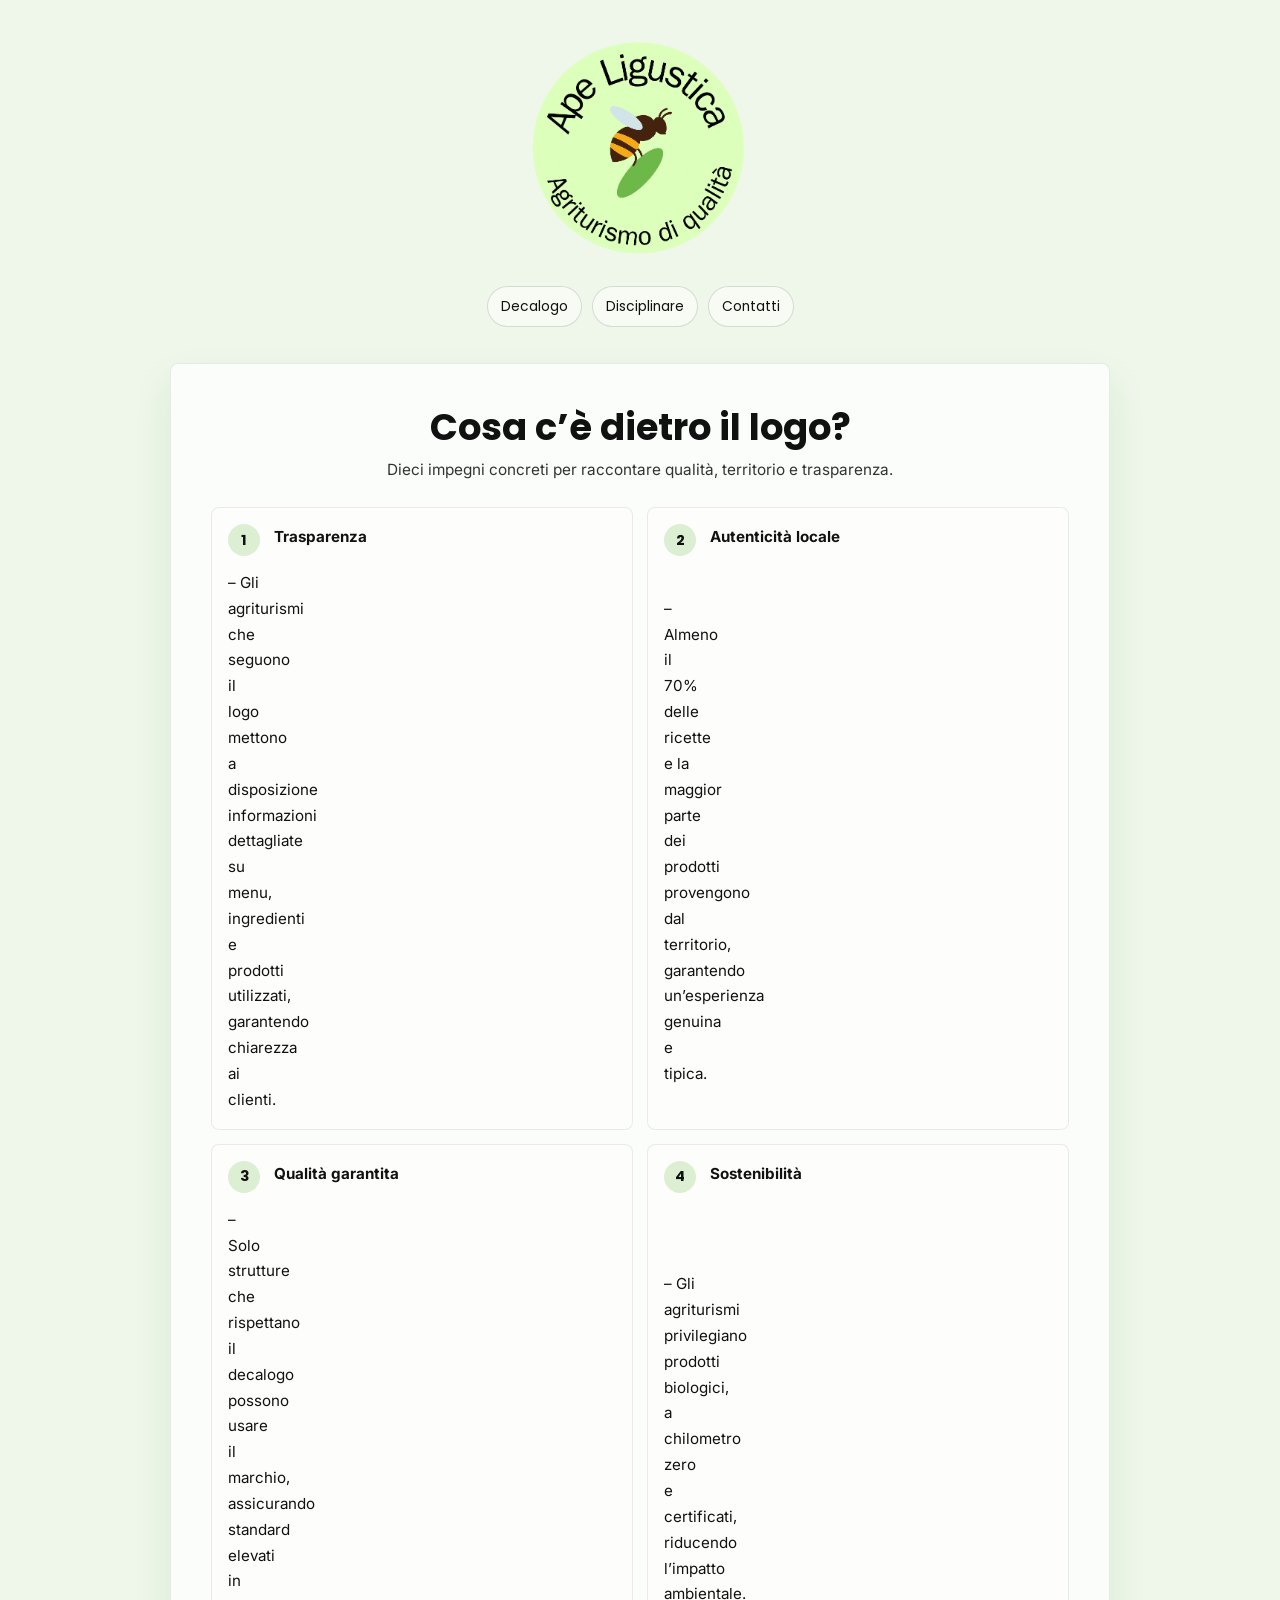
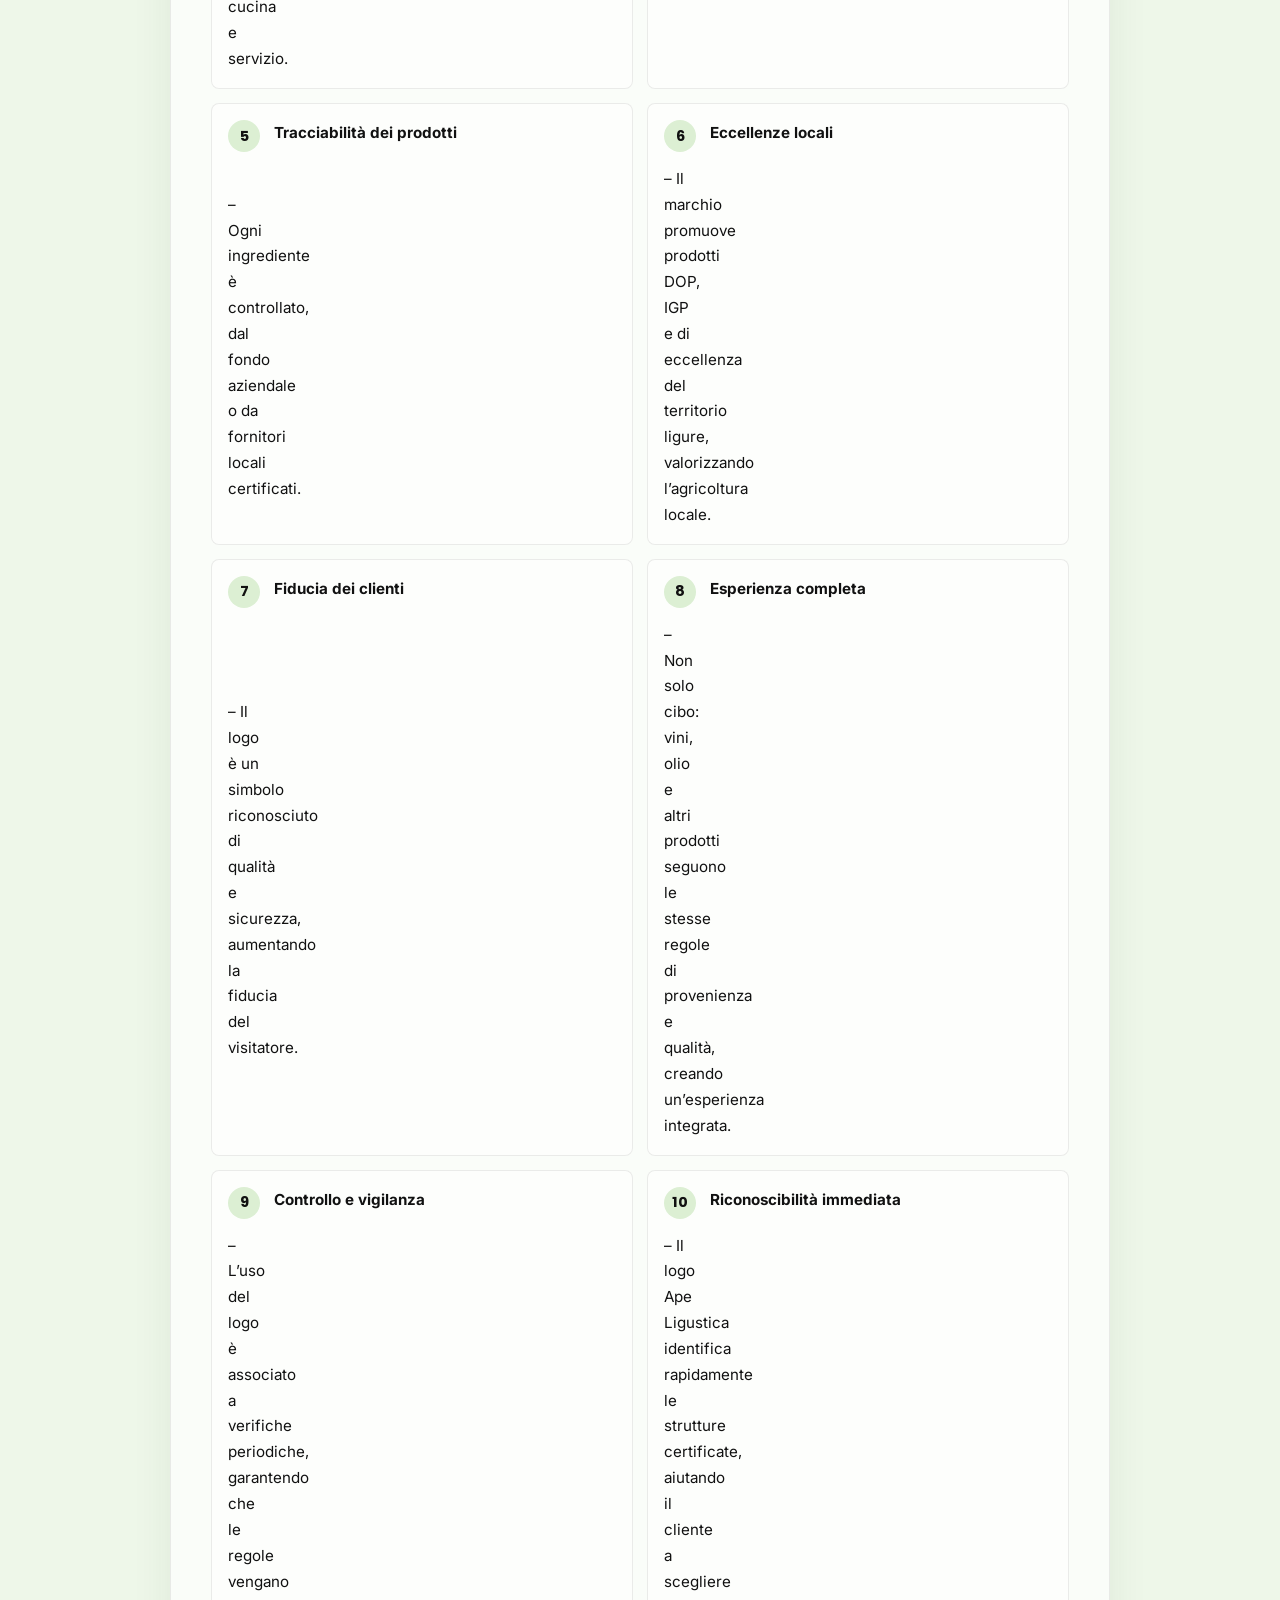
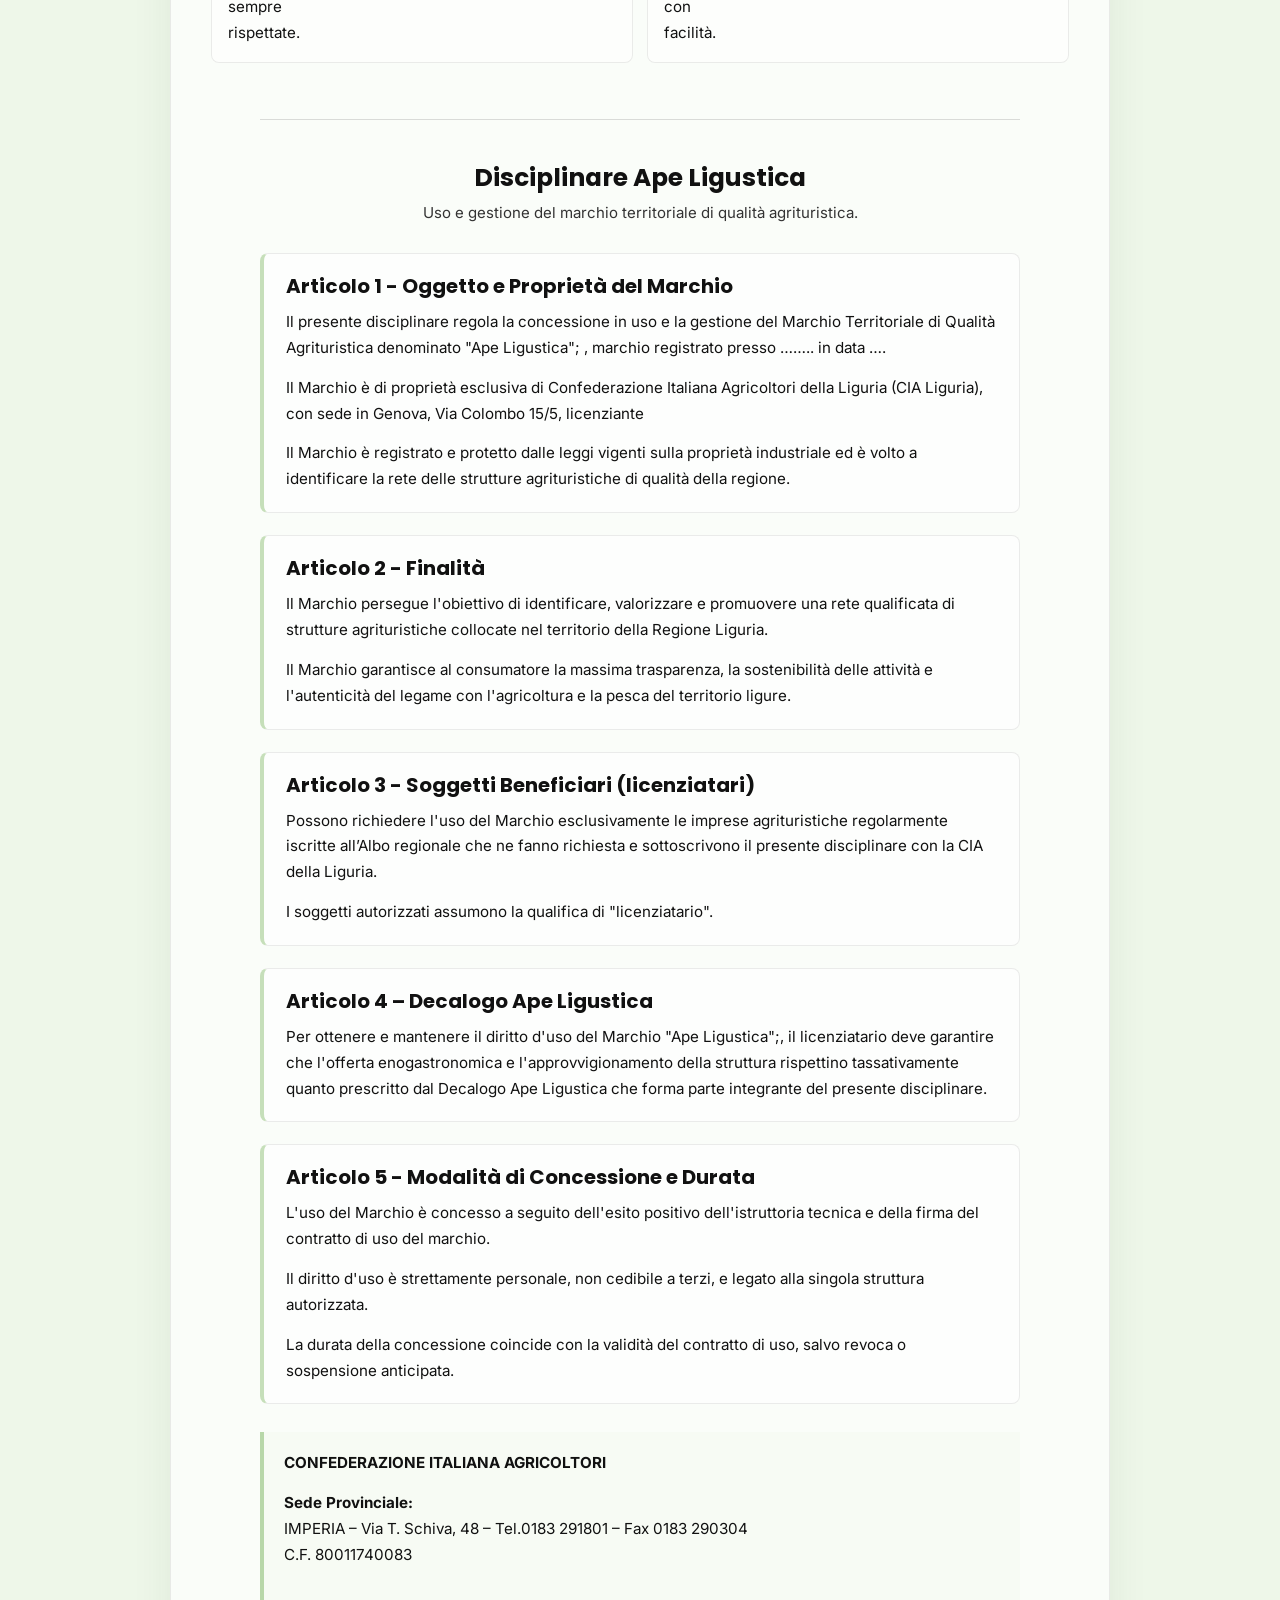
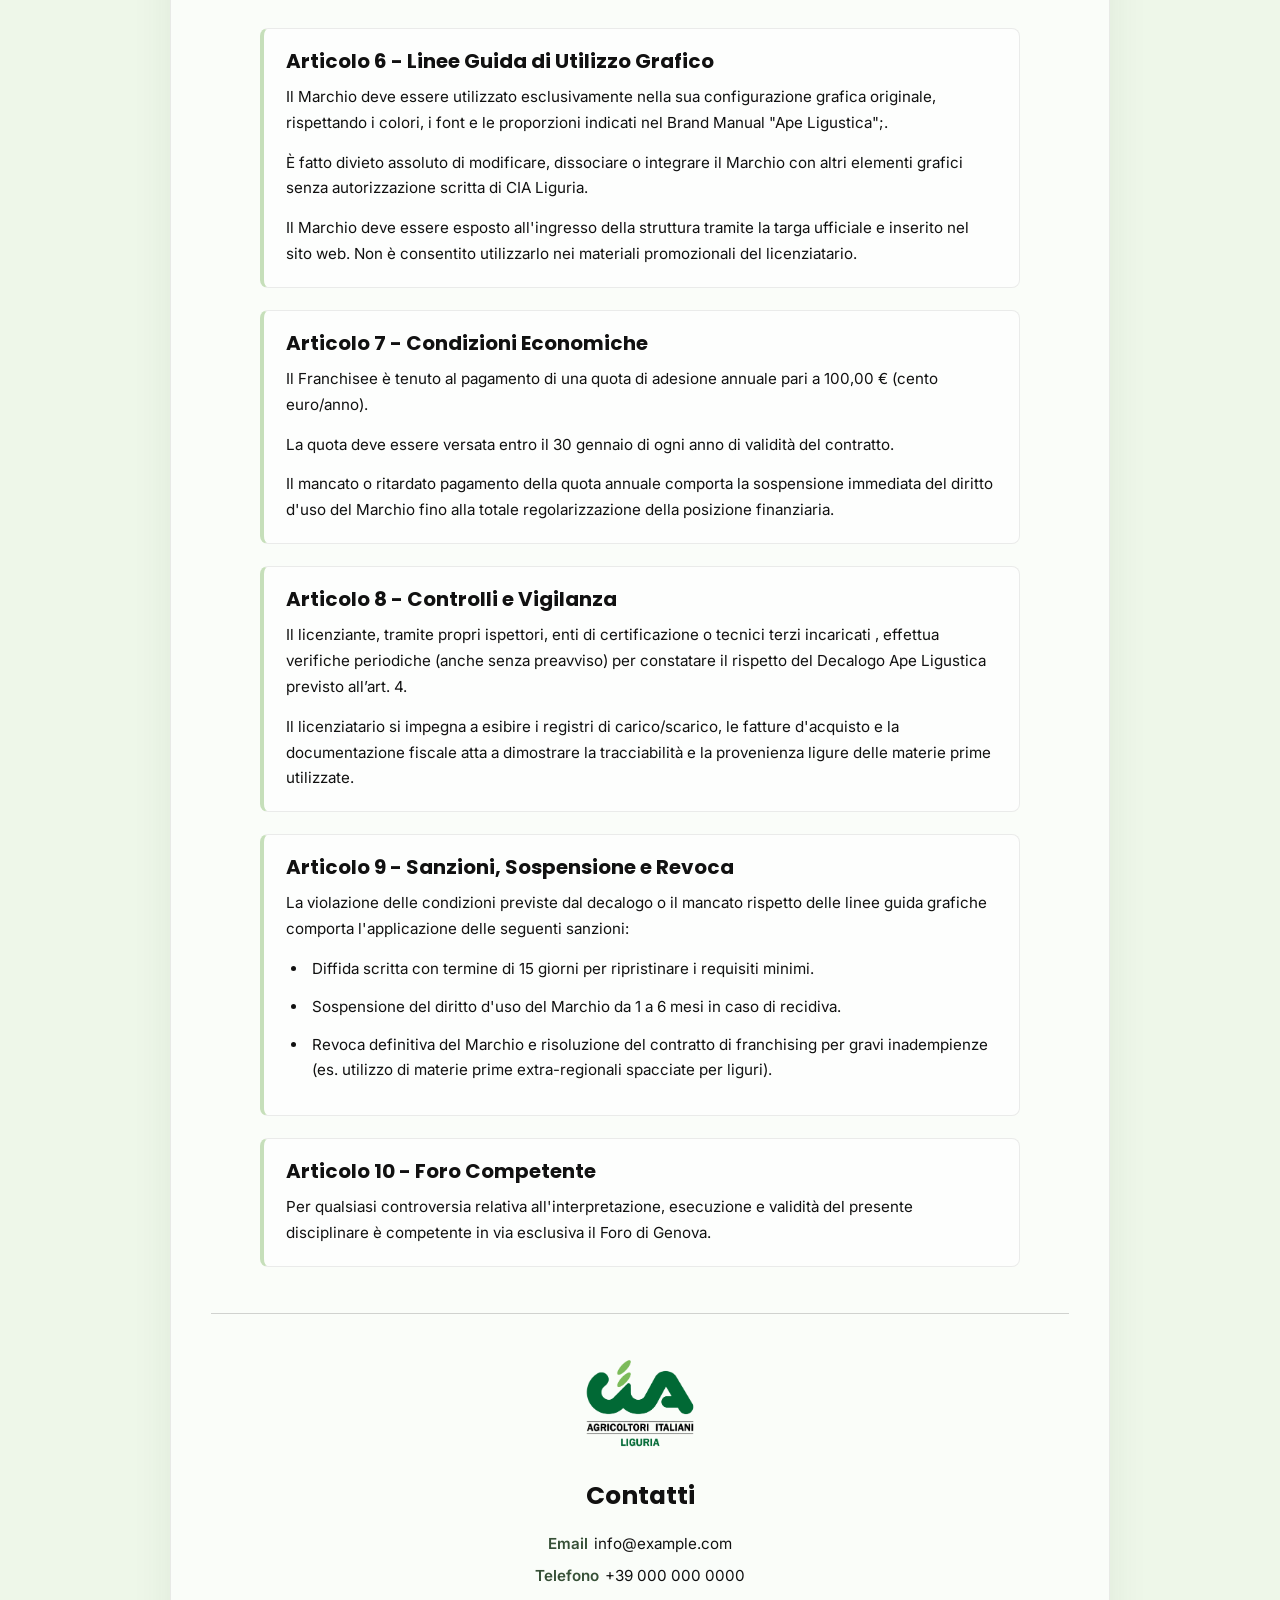
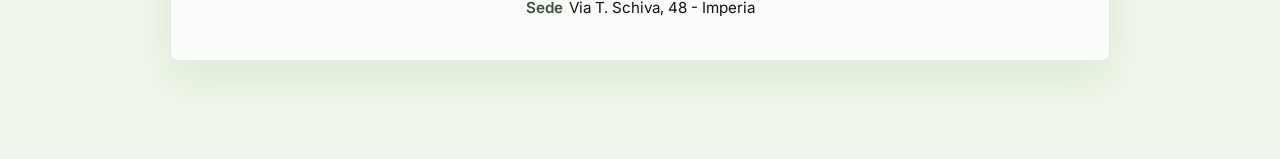
==== index.html @ 838d4228 "Refresh decalogue copy" ====
<!DOCTYPE html>
<html lang="it">
<head>
  <meta charset="UTF-8">
  <meta name="viewport" content="width=device-width, initial-scale=1.0">
  <title>Ape Ligustica</title>
  <link rel="icon" type="image/png" href="ape-ligustica-logo.png">
  <link rel="apple-touch-icon" href="ape-ligustica-logo.png">
  <link rel="preconnect" href="https://fonts.googleapis.com">
  <link rel="preconnect" href="https://fonts.gstatic.com" crossorigin>
  <link href="https://fonts.googleapis.com/css2?family=Inter:wght@400;500;600&family=Poppins:wght@600;700&display=swap" rel="stylesheet">
  <style>
    * {
      box-sizing: border-box;
    }

    html {
      scroll-behavior: smooth;
    }

    body {
      margin: 0;
      background: #eef7e9;
      color: #111;
      font-family: "Inter", Arial, sans-serif;
      font-size: 0.95rem;
      line-height: 1.7;
    }

    .page {
      width: min(100%, 980px);
      margin: 0 auto;
      padding: 32px 20px 56px;
    }

    .site-header {
      display: flex;
      flex-direction: column;
      align-items: center;
      justify-content: center;
      padding: 8px 0 36px;
    }

    .logo {
      display: block;
      width: min(54vw, 220px);
      height: auto;
      animation: logoFloat 4.5s ease-in-out infinite;
    }

    main {
      animation: fadeInUp 850ms ease-out both;
    }

    .quick-nav {
      display: flex;
      flex-wrap: wrap;
      justify-content: center;
      gap: 10px;
      margin-top: 26px;
      font-family: "Poppins", Arial, sans-serif;
      font-size: 0.86rem;
    }

    .quick-nav a {
      padding: 8px 13px;
      border: 1px solid rgba(17, 17, 17, 0.14);
      border-radius: 999px;
      background: rgba(255, 255, 255, 0.52);
      color: #111;
      text-decoration: none;
    }

    .quick-nav a:hover,
    .quick-nav a:focus {
      background: rgba(255, 255, 255, 0.82);
    }

    section {
      margin: 0 0 42px;
    }

    h1,
    h2,
    h3 {
      margin: 0;
      color: #111;
      font-family: "Poppins", Arial, sans-serif;
      line-height: 1.25;
    }

    h1 {
      margin-bottom: 8px;
      font-size: clamp(1.55rem, 4vw, 2.3rem);
      text-align: center;
    }

    .section-intro {
      max-width: 620px;
      margin: 0 auto 24px;
      color: #333;
      text-align: center;
      font-size: 0.96rem;
      line-height: 1.6;
    }

    h2 {
      margin: 36px 0 14px;
      font-size: clamp(1.2rem, 3vw, 1.55rem);
    }

    h3 {
      margin: 24px 0 10px;
      font-size: clamp(1.05rem, 2.6vw, 1.25rem);
    }

    p {
      margin: 0 0 14px;
    }

    ol,
    ul {
      margin: 0;
      padding-left: 1.4rem;
    }

    li {
      margin: 0 0 12px;
      padding-left: 0.2rem;
    }

    .content-panel {
      background: rgba(255, 255, 255, 0.72);
      border: 1px solid rgba(20, 20, 20, 0.08);
      border-radius: 8px;
      padding: clamp(22px, 4vw, 40px);
      box-shadow: 0 18px 40px rgba(44, 74, 39, 0.08);
    }

    .decalogue {
      counter-reset: decalogue;
      display: grid;
      grid-template-columns: repeat(2, minmax(0, 1fr));
      gap: 14px;
      list-style: none;
      padding: 0;
    }

    .decalogue li {
      display: grid;
      grid-template-columns: 2rem minmax(0, 1fr);
      gap: 14px;
      align-items: start;
      min-height: 100%;
      margin: 0;
      padding: 16px;
      background: rgba(255, 255, 255, 0.5);
      border: 1px solid rgba(17, 17, 17, 0.08);
      border-radius: 8px;
    }

    .decalogue li::before {
      width: 2rem;
      height: 2rem;
      border-radius: 50%;
      background: #dcefd3;
      color: #111;
      content: counter(decalogue);
      counter-increment: decalogue;
      display: grid;
      place-items: center;
      font-family: "Poppins", Arial, sans-serif;
      font-size: 0.9rem;
      font-weight: 700;
    }

    .document-title {
      margin-top: 56px;
      margin-bottom: 8px;
      padding-top: 42px;
      border-top: 1px solid rgba(17, 17, 17, 0.14);
      text-align: center;
    }

    .document-subtitle {
      max-width: 620px;
      margin: 0 auto 28px;
      color: #333;
      text-align: center;
      font-size: 0.94rem;
      line-height: 1.6;
    }

    .disciplinary-content {
      max-width: 760px;
      margin: 0 auto;
    }

    .article-block {
      margin: 22px 0;
      padding: 20px 22px;
      background: rgba(255, 255, 255, 0.58);
      border: 1px solid rgba(17, 17, 17, 0.08);
      border-left: 4px solid #c6dfba;
      border-radius: 8px;
    }

    .article-block h3 {
      margin-top: 0;
    }

    .article-block p:last-child,
    .article-block ul:last-child {
      margin-bottom: 0;
    }

    .office {
      margin: 28px 0;
      padding: 18px 20px;
      background: #f7fbf4;
      border-left: 4px solid #b8d7a9;
    }

    .sanctions {
      margin-top: 8px;
    }

    .contacts {
      display: grid;
      justify-items: center;
      gap: 10px;
      margin-top: 46px;
      padding-top: 24px;
      border-top: 1px solid rgba(17, 17, 17, 0.18);
      text-align: center;
    }

    .contacts h2 {
      margin: 0 0 6px;
    }

    .contacts a {
      color: #111;
      text-decoration: none;
    }

    .contacts a:hover,
    .contacts a:focus {
      text-decoration: underline;
    }

    .contact-logo {
      display: block;
      width: min(38vw, 120px);
      height: auto;
      margin-bottom: 12px;
    }

    .contact-list {
      display: grid;
      gap: 6px;
      margin-top: 4px;
    }

    .contact-row {
      display: flex;
      flex-wrap: wrap;
      justify-content: center;
      gap: 6px;
    }

    .contact-label {
      color: #365037;
      font-weight: 600;
    }

    @keyframes fadeInUp {
      from {
        opacity: 0;
        transform: translateY(18px);
      }

      to {
        opacity: 1;
        transform: translateY(0);
      }
    }

    @keyframes logoFloat {
      0%,
      100% {
        transform: translateY(0);
      }

      50% {
        transform: translateY(-5px);
      }
    }

    @media (max-width: 640px) {
      .page {
        padding: 24px 14px 44px;
      }

      .site-header {
        padding-bottom: 28px;
      }

      .logo {
        width: min(66vw, 180px);
      }

      .content-panel {
        padding: 20px 16px;
      }

      .decalogue {
        grid-template-columns: 1fr;
      }

      .article-block {
        padding: 18px 16px;
      }
    }

    @media (prefers-reduced-motion: reduce) {
      html {
        scroll-behavior: auto;
      }

      main,
      .logo {
        animation: none;
      }
    }
  </style>
</head>
<body>
  <div class="page">
    <header class="site-header">
      <img src="ape-ligustica-logo.png" alt="Logo Ape Ligustica" class="logo">
      <nav class="quick-nav" aria-label="Navigazione principale">
        <a href="#why-logo">Decalogo</a>
        <a href="#disciplinare">Disciplinare</a>
        <a href="#contatti">Contatti</a>
      </nav>
    </header>

    <main>
      <section class="content-panel" aria-labelledby="why-logo">
        <h1 id="why-logo">Cosa c’è dietro il logo?</h1>
        <p class="section-intro">Dieci impegni concreti per raccontare qualità, territorio e trasparenza.</p>
        <ol class="decalogue">
          <li><strong>Trasparenza</strong> – Gli agriturismi che seguono il logo mettono a disposizione informazioni dettagliate su menu, ingredienti e prodotti utilizzati, garantendo chiarezza ai clienti.</li>
          <li><strong>Autenticità locale</strong> – Almeno il 70% delle ricette e la maggior parte dei prodotti provengono dal territorio, garantendo un’esperienza genuina e tipica.</li>
          <li><strong>Qualità garantita</strong> – Solo strutture che rispettano il decalogo possono usare il marchio, assicurando standard elevati in cucina e servizio.</li>
          <li><strong>Sostenibilità</strong> – Gli agriturismi privilegiano prodotti biologici, a chilometro zero e certificati, riducendo l’impatto ambientale.</li>
          <li><strong>Tracciabilità dei prodotti</strong> – Ogni ingrediente è controllato, dal fondo aziendale o da fornitori locali certificati.</li>
          <li><strong>Eccellenze locali</strong> – Il marchio promuove prodotti DOP, IGP e di eccellenza del territorio ligure, valorizzando l’agricoltura locale.</li>
          <li><strong>Fiducia dei clienti</strong> – Il logo è un simbolo riconosciuto di qualità e sicurezza, aumentando la fiducia del visitatore.</li>
          <li><strong>Esperienza completa</strong> – Non solo cibo: vini, olio e altri prodotti seguono le stesse regole di provenienza e qualità, creando un’esperienza integrata.</li>
          <li><strong>Controllo e vigilanza</strong> – L’uso del logo è associato a verifiche periodiche, garantendo che le regole vengano sempre rispettate.</li>
          <li><strong>Riconoscibilità immediata</strong> – Il logo Ape Ligustica identifica rapidamente le strutture certificate, aiutando il cliente a scegliere con facilità.</li>
        </ol>

        <section aria-labelledby="disciplinare" class="disciplinary-content">
          <h2 id="disciplinare" class="document-title">Disciplinare Ape Ligustica</h2>
          <p class="document-subtitle">Uso e gestione del marchio territoriale di qualità agrituristica.</p>

          <article class="article-block">
            <h3>Articolo 1 - Oggetto e Proprietà del Marchio</h3>
            <p>Il presente disciplinare regola la concessione in uso e la gestione del Marchio Territoriale di Qualità Agrituristica denominato "Ape Ligustica"; , marchio registrato presso …….. in data ….</p>
            <p>Il Marchio è di proprietà esclusiva di Confederazione Italiana Agricoltori della Liguria (CIA Liguria), con sede in Genova, Via Colombo 15/5, licenziante</p>
            <p>Il Marchio è registrato e protetto dalle leggi vigenti sulla proprietà industriale ed è volto a identificare la rete delle strutture agrituristiche di qualità della regione.</p>
          </article>

          <article class="article-block">
            <h3>Articolo 2 - Finalità</h3>
            <p>Il Marchio persegue l'obiettivo di identificare, valorizzare e promuovere una rete qualificata di strutture agrituristiche collocate nel territorio della Regione Liguria.</p>
            <p>Il Marchio garantisce al consumatore la massima trasparenza, la sostenibilità delle attività e l'autenticità del legame con l'agricoltura e la pesca del territorio ligure.</p>
          </article>

          <article class="article-block">
            <h3>Articolo 3 - Soggetti Beneficiari (licenziatari)</h3>
            <p>Possono richiedere l'uso del Marchio esclusivamente le imprese agrituristiche regolarmente iscritte all’Albo regionale che ne fanno richiesta e sottoscrivono il presente disciplinare con la CIA della Liguria.</p>
            <p>I soggetti autorizzati assumono la qualifica di "licenziatario".</p>
          </article>

          <article class="article-block">
            <h3>Articolo 4 – Decalogo Ape Ligustica</h3>
            <p>Per ottenere e mantenere il diritto d'uso del Marchio "Ape Ligustica";, il licenziatario deve garantire che l'offerta enogastronomica e l'approvvigionamento della struttura rispettino tassativamente quanto prescritto dal Decalogo Ape Ligustica che forma parte integrante del presente disciplinare.</p>
          </article>

          <article class="article-block">
            <h3>Articolo 5 - Modalità di Concessione e Durata</h3>
            <p>L'uso del Marchio è concesso a seguito dell'esito positivo dell'istruttoria tecnica e della firma del contratto di uso del marchio.</p>
            <p>Il diritto d'uso è strettamente personale, non cedibile a terzi, e legato alla singola struttura autorizzata.</p>
            <p>La durata della concessione coincide con la validità del contratto di uso, salvo revoca o sospensione anticipata.</p>
          </article>

          <div class="office">
            <p><strong>CONFEDERAZIONE ITALIANA AGRICOLTORI</strong></p>
            <p><strong>Sede Provinciale:</strong><br>IMPERIA – Via T. Schiva, 48 – Tel.0183 291801 – Fax 0183 290304<br>C.F. 80011740083</p>
          </div>

          <article class="article-block">
            <h3>Articolo 6 - Linee Guida di Utilizzo Grafico</h3>
            <p>Il Marchio deve essere utilizzato esclusivamente nella sua configurazione grafica originale, rispettando i colori, i font e le proporzioni indicati nel Brand Manual "Ape Ligustica";.</p>
            <p>È fatto divieto assoluto di modificare, dissociare o integrare il Marchio con altri elementi grafici senza autorizzazione scritta di CIA Liguria.</p>
            <p>Il Marchio deve essere esposto all'ingresso della struttura tramite la targa ufficiale e inserito nel sito web. Non è consentito utilizzarlo nei materiali promozionali del licenziatario.</p>
          </article>

          <article class="article-block">
            <h3>Articolo 7 - Condizioni Economiche</h3>
            <p>Il Franchisee è tenuto al pagamento di una quota di adesione annuale pari a 100,00 € (cento euro/anno).</p>
            <p>La quota deve essere versata entro il 30 gennaio di ogni anno di validità del contratto.</p>
            <p>Il mancato o ritardato pagamento della quota annuale comporta la sospensione immediata del diritto d'uso del Marchio fino alla totale regolarizzazione della posizione finanziaria.</p>
          </article>

          <article class="article-block">
            <h3>Articolo 8 - Controlli e Vigilanza</h3>
            <p>Il licenziante, tramite propri ispettori, enti di certificazione o tecnici terzi incaricati , effettua verifiche periodiche (anche senza preavviso) per constatare il rispetto del Decalogo Ape Ligustica previsto all’art. 4.</p>
            <p>Il licenziatario si impegna a esibire i registri di carico/scarico, le fatture d'acquisto e la documentazione fiscale atta a dimostrare la tracciabilità e la provenienza ligure delle materie prime utilizzate.</p>
          </article>

          <article class="article-block">
            <h3>Articolo 9 - Sanzioni, Sospensione e Revoca</h3>
            <p>La violazione delle condizioni previste dal decalogo o il mancato rispetto delle linee guida grafiche comporta l'applicazione delle seguenti sanzioni:</p>
            <ul class="sanctions">
              <li>Diffida scritta con termine di 15 giorni per ripristinare i requisiti minimi.</li>
              <li>Sospensione del diritto d'uso del Marchio da 1 a 6 mesi in caso di recidiva.</li>
              <li>Revoca definitiva del Marchio e risoluzione del contratto di franchising per gravi inadempienze (es. utilizzo di materie prime extra-regionali spacciate per liguri).</li>
            </ul>
          </article>

          <article class="article-block">
            <h3>Articolo 10 - Foro Competente</h3>
            <p>Per qualsiasi controversia relativa all'interpretazione, esecuzione e validità del presente disciplinare è competente in via esclusiva il Foro di Genova.</p>
          </article>
        </section>

        <footer class="contacts" id="contatti">
          <img src="cia-liguria-logo.png" alt="Logo CIA Liguria" class="contact-logo">
          <h2>Contatti</h2>
          <div class="contact-list">
            <div class="contact-row">
              <span class="contact-label">Email</span>
              <a href="mailto:info@example.com">info@example.com</a>
            </div>
            <div class="contact-row">
              <span class="contact-label">Telefono</span>
              <a href="tel:+390000000000">+39 000 000 0000</a>
            </div>
            <div class="contact-row">
              <span class="contact-label">Sede</span>
              <span>Via T. Schiva, 48 - Imperia</span>
            </div>
          </div>
        </footer>
      </section>
    </main>
  </div>
</body>
</html>
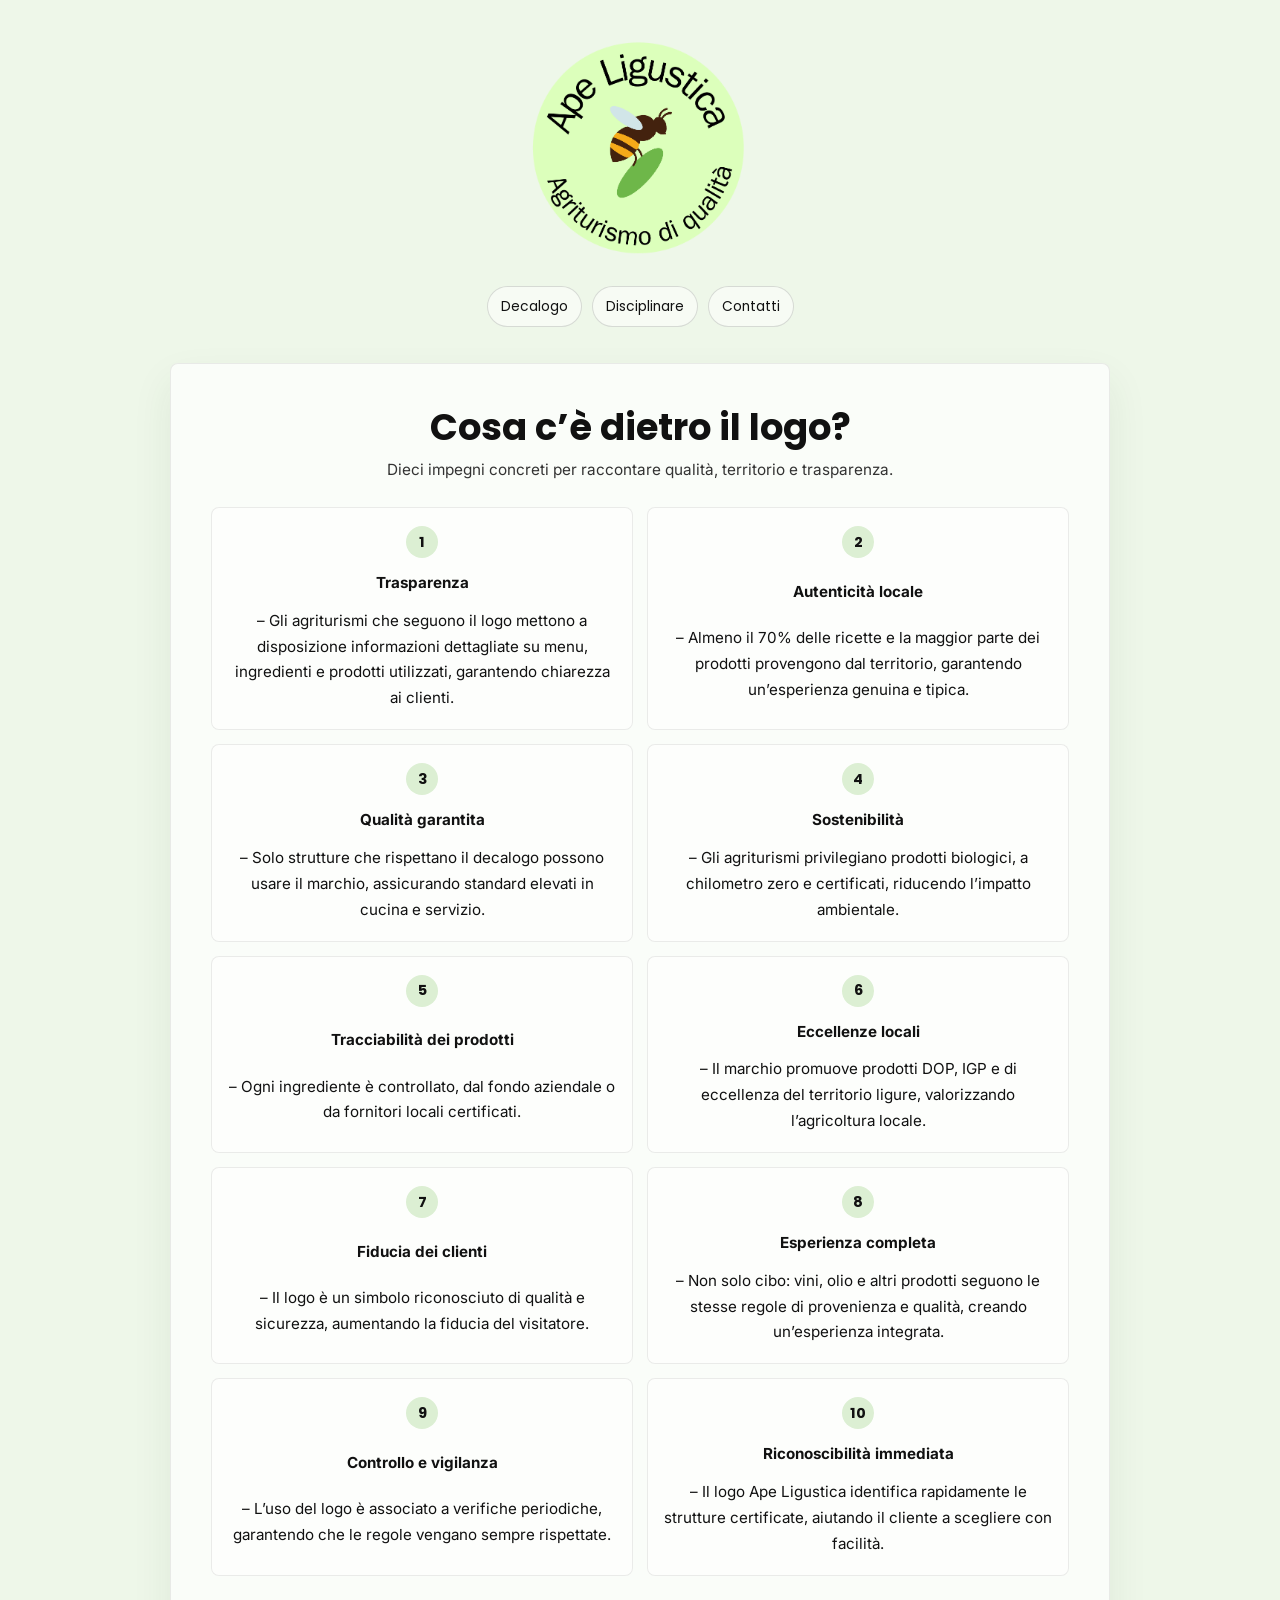
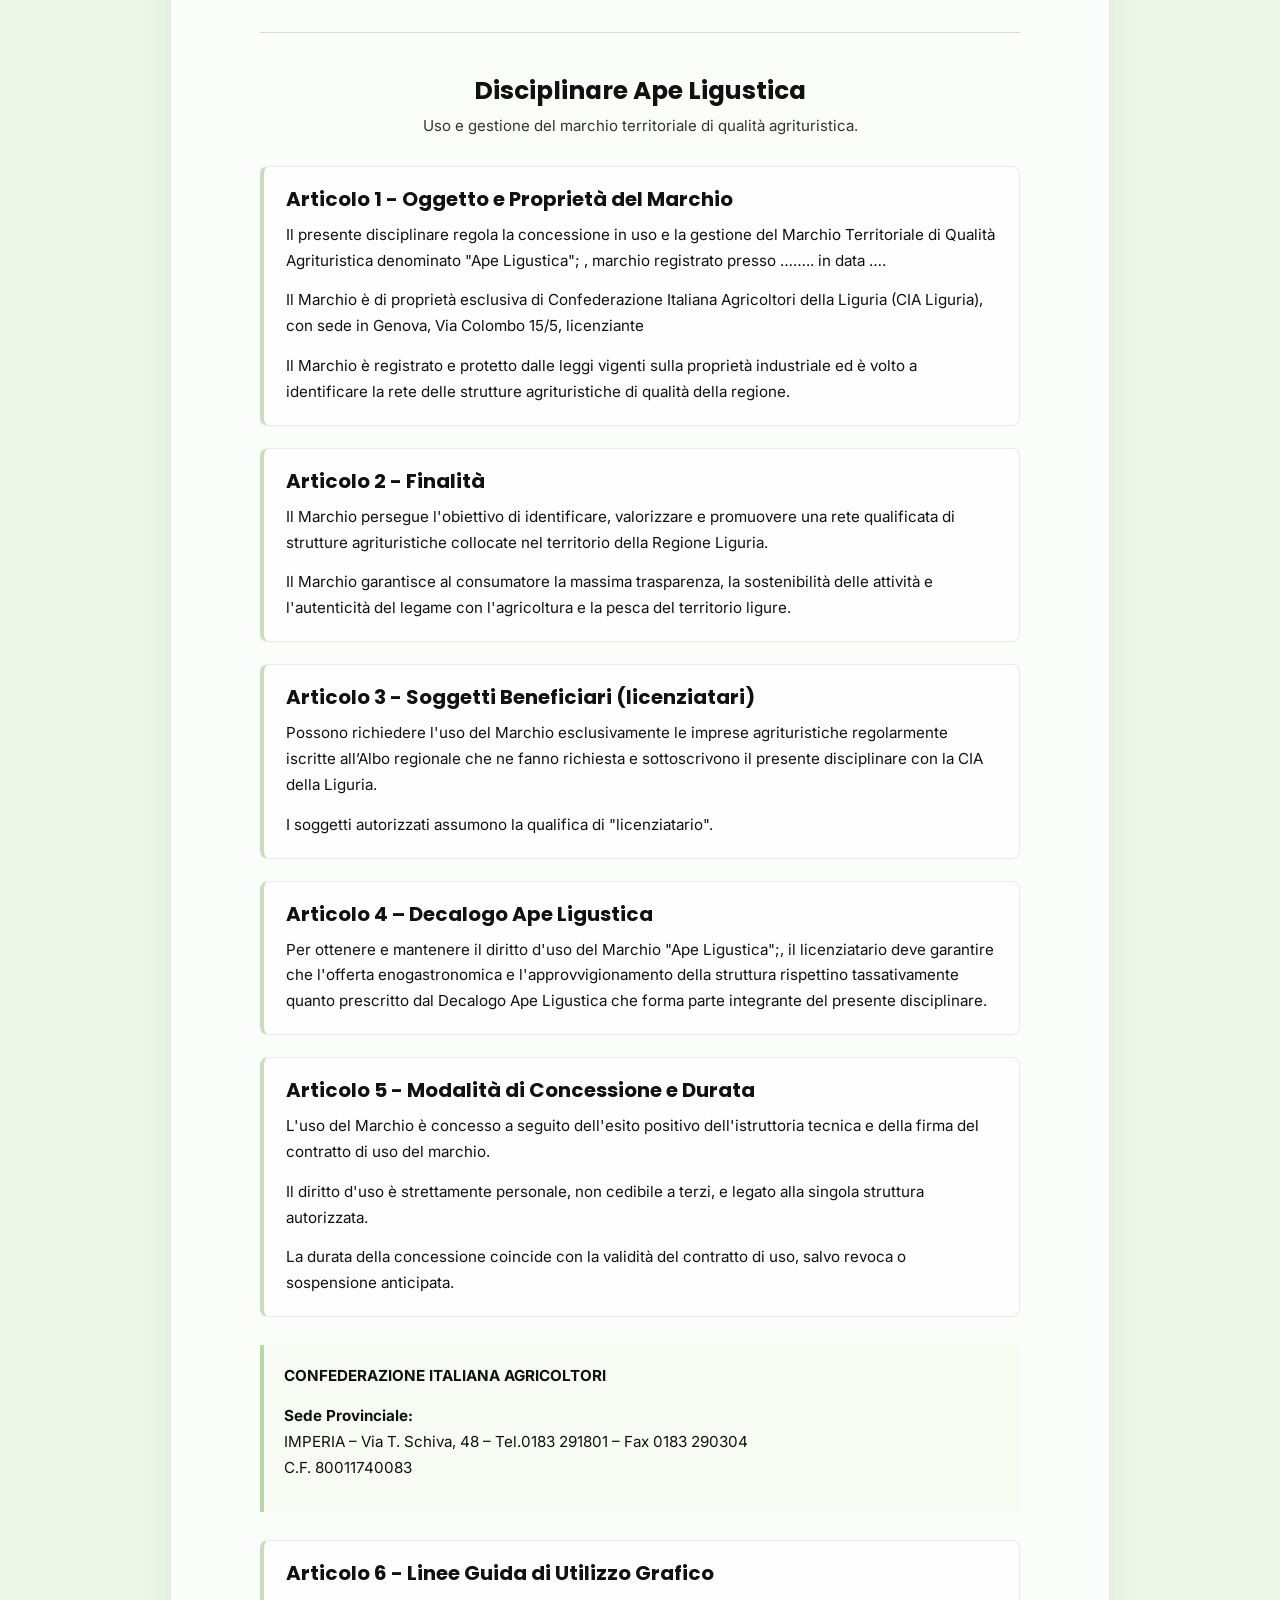
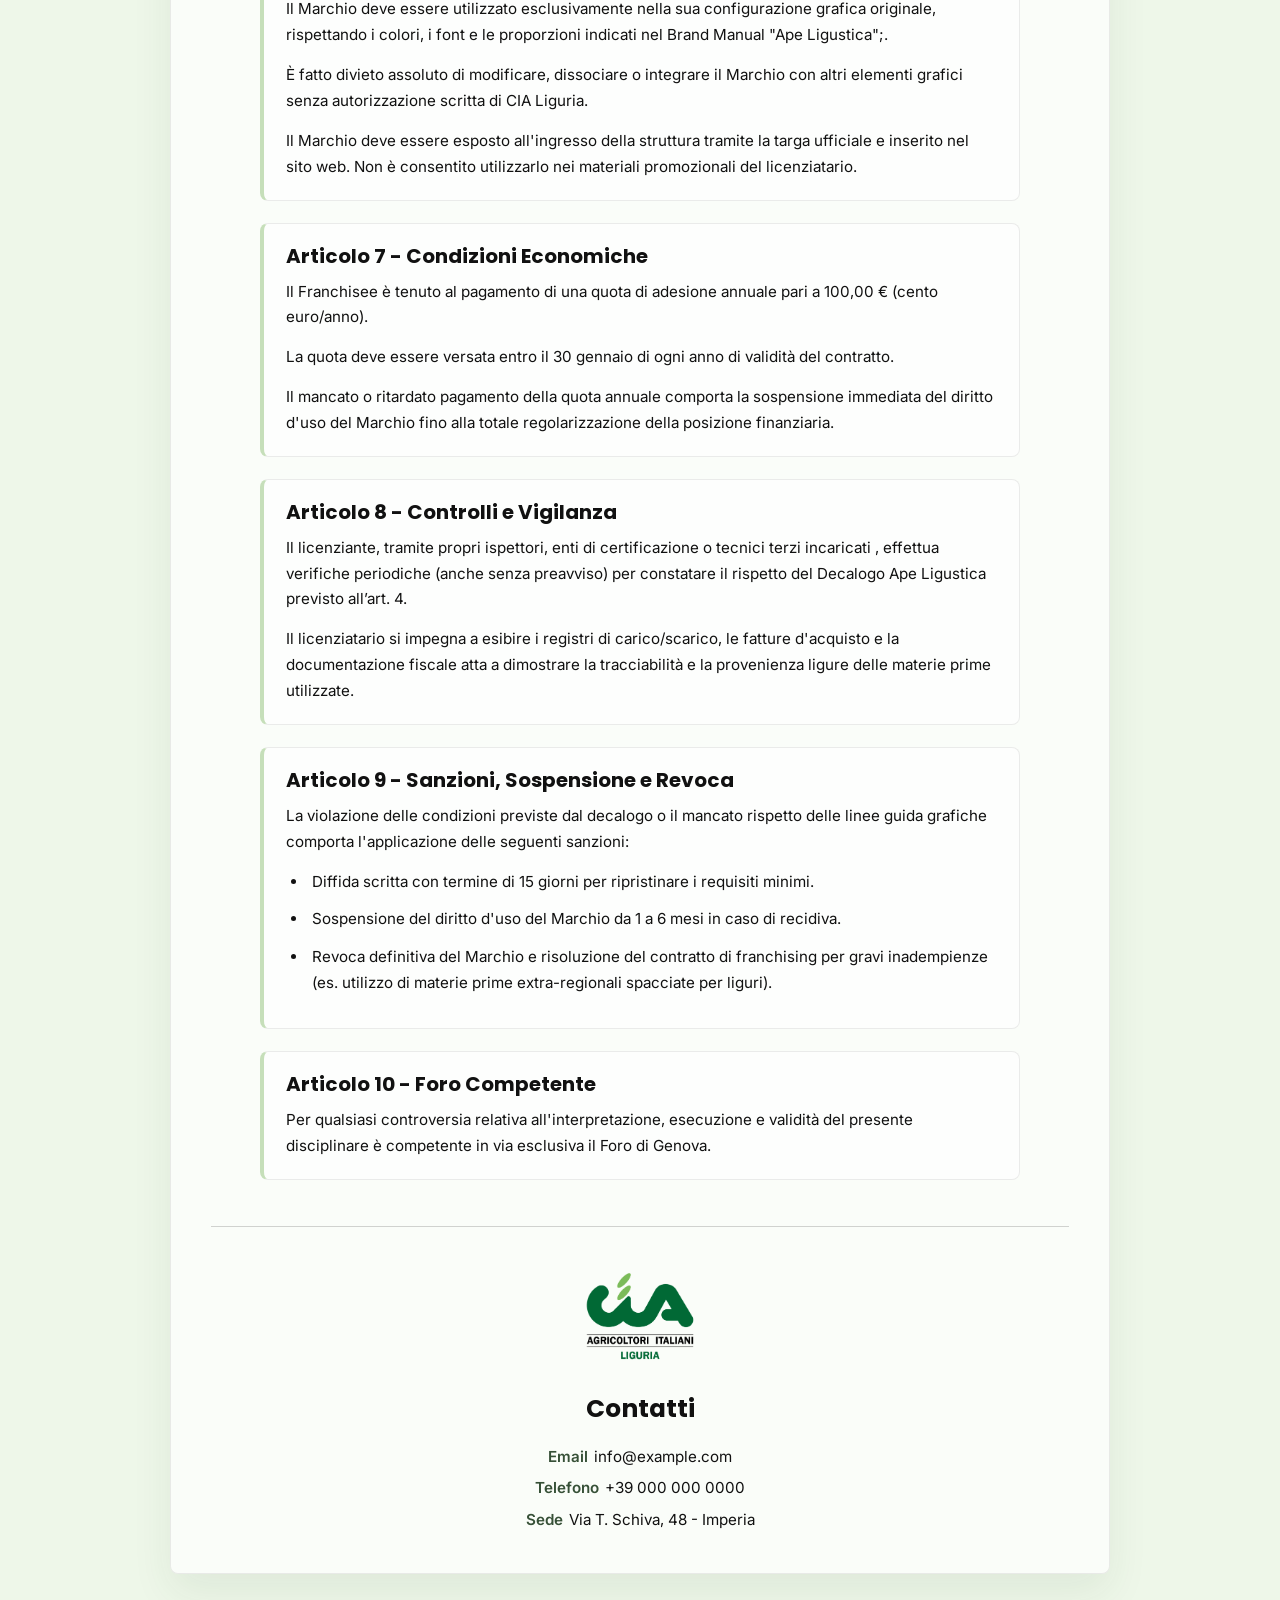
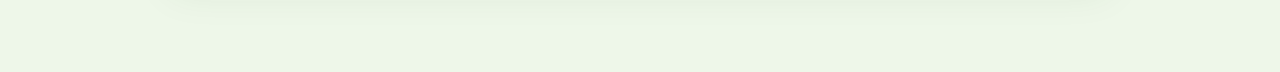
==== commit 1978a81a: "Center decalogue item layout" ====
--- a/index.html
+++ b/index.html
@@ -148,15 +148,15 @@
 
     .decalogue li {
       display: grid;
-      grid-template-columns: 2rem minmax(0, 1fr);
-      gap: 14px;
-      align-items: start;
+      justify-items: center;
+      gap: 12px;
       min-height: 100%;
       margin: 0;
-      padding: 16px;
+      padding: 18px 16px;
       background: rgba(255, 255, 255, 0.5);
       border: 1px solid rgba(17, 17, 17, 0.08);
       border-radius: 8px;
+      text-align: center;
     }
 
     .decalogue li::before {
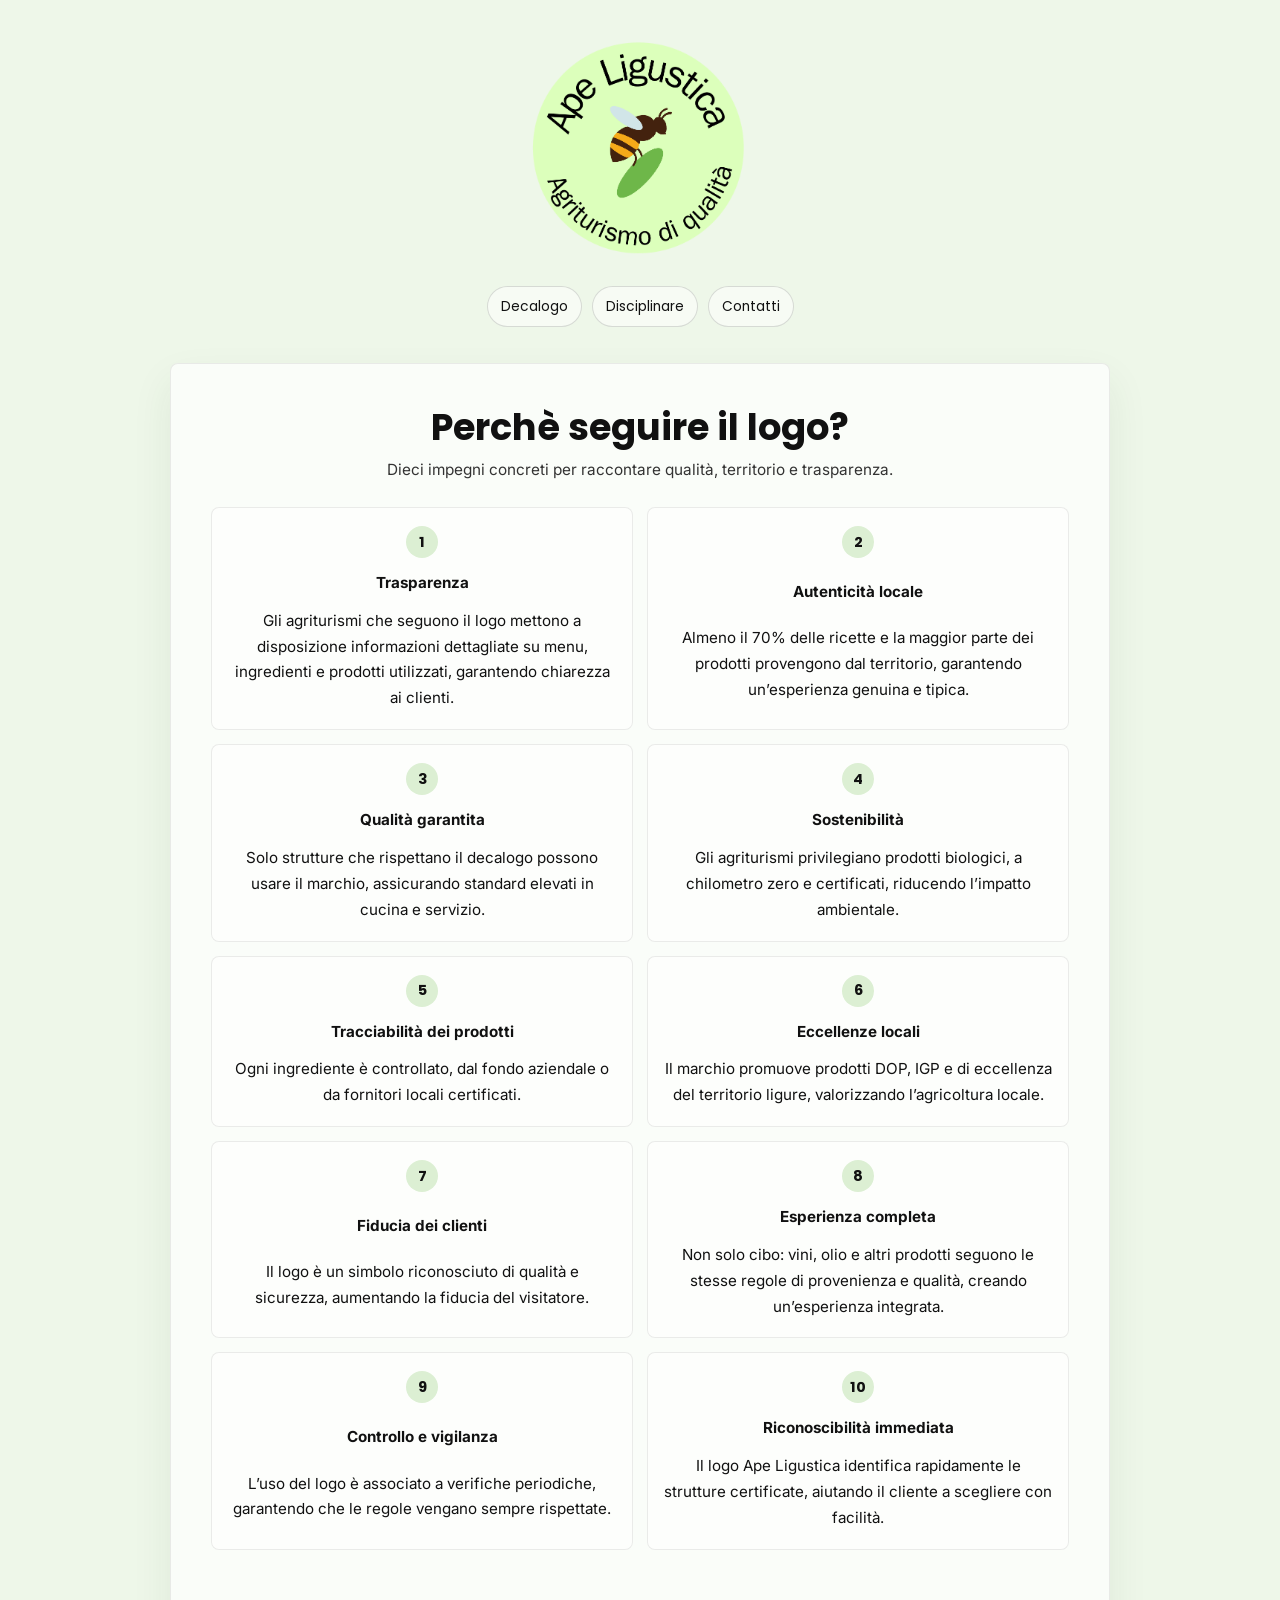
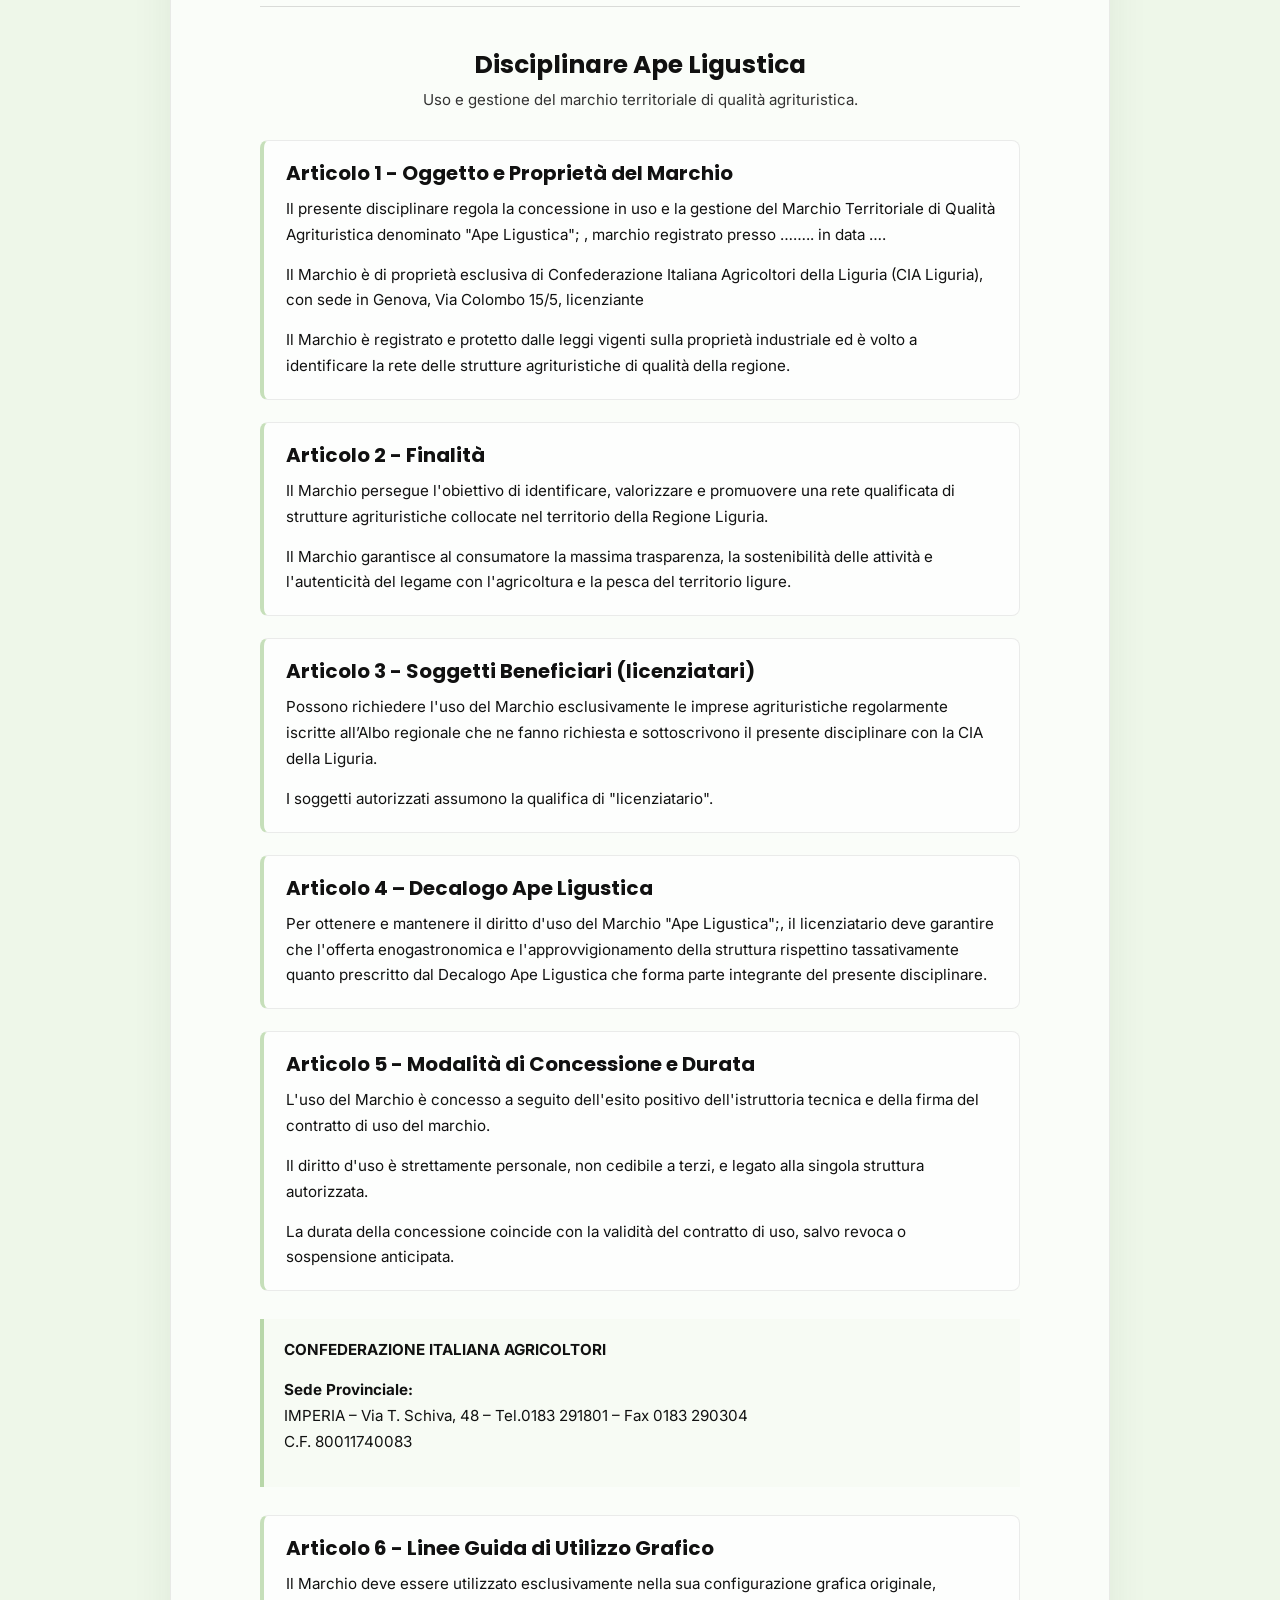
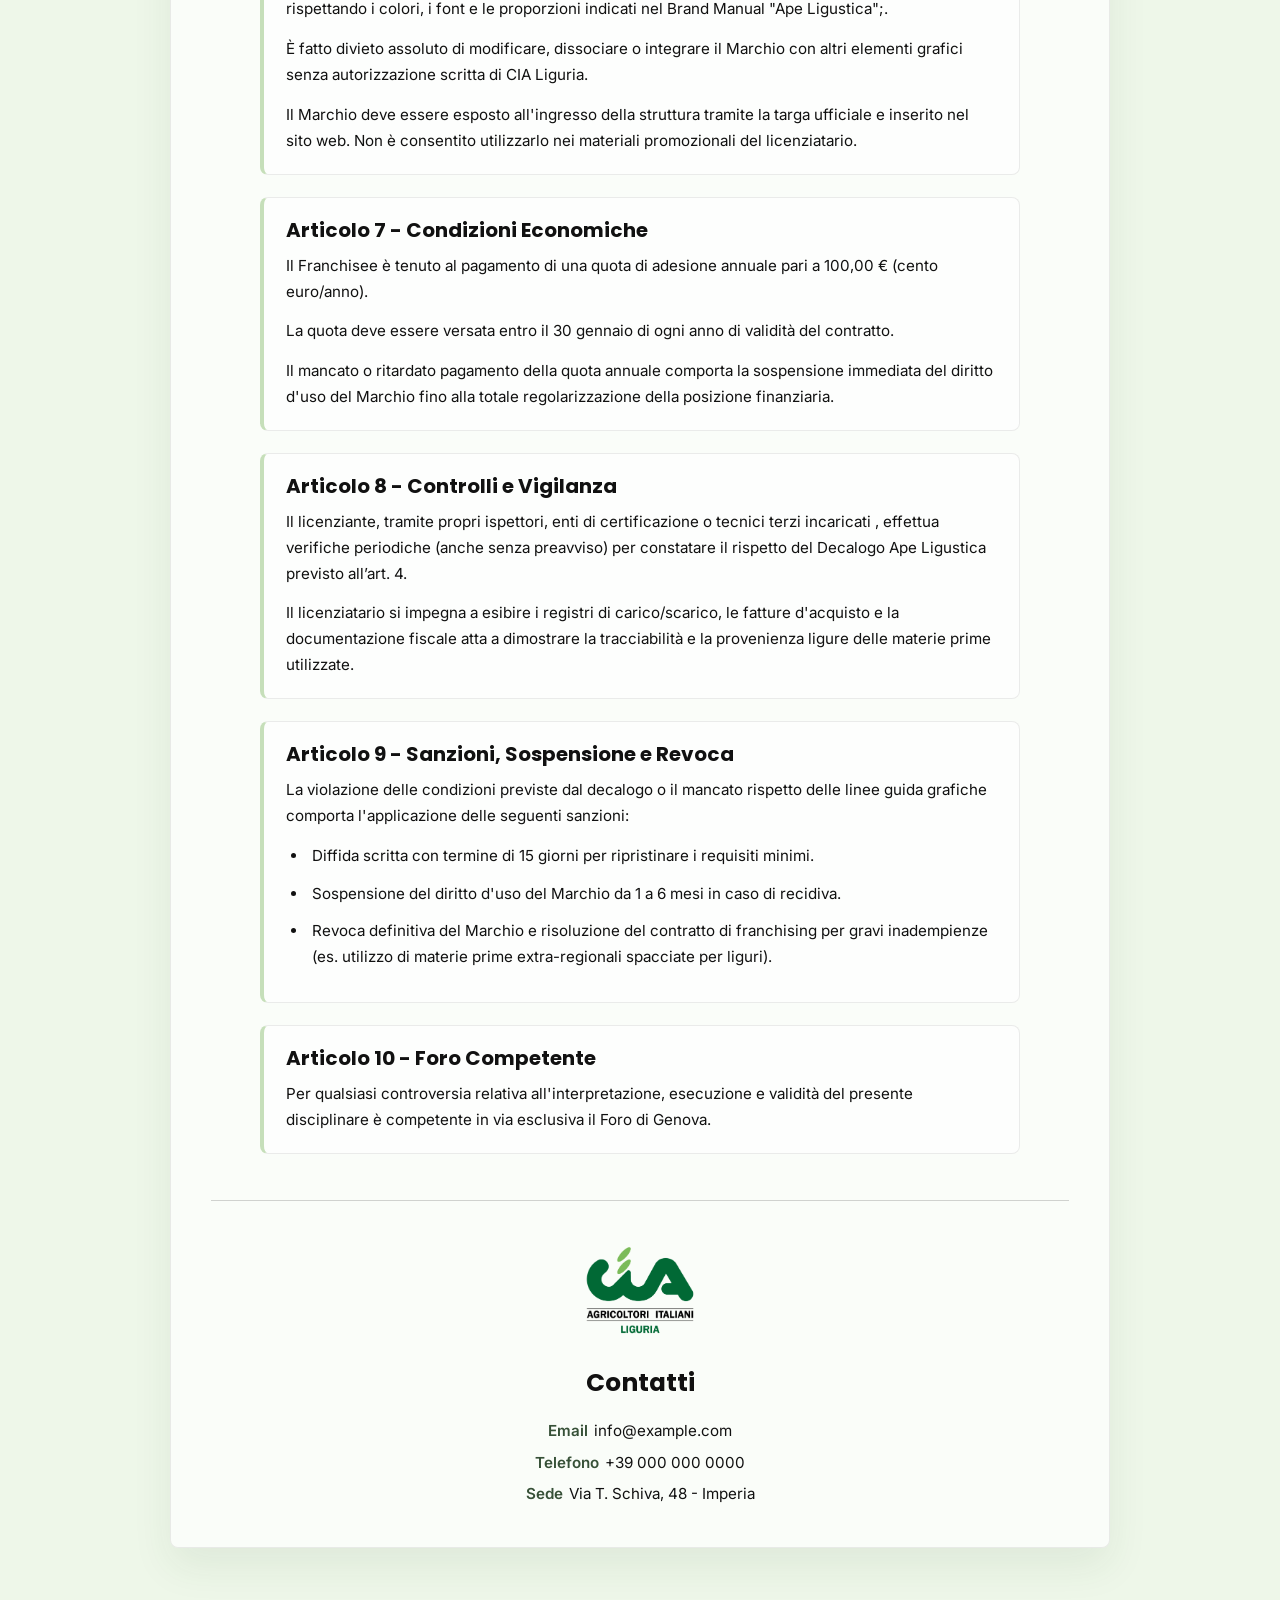
==== commit 73446617: "Adjust decalogue heading and punctuation" ====
--- a/index.html
+++ b/index.html
@@ -348,19 +348,19 @@
 
     <main>
       <section class="content-panel" aria-labelledby="why-logo">
-        <h1 id="why-logo">Cosa c’è dietro il logo?</h1>
+        <h1 id="why-logo">Perchè seguire il logo?</h1>
         <p class="section-intro">Dieci impegni concreti per raccontare qualità, territorio e trasparenza.</p>
         <ol class="decalogue">
-          <li><strong>Trasparenza</strong> – Gli agriturismi che seguono il logo mettono a disposizione informazioni dettagliate su menu, ingredienti e prodotti utilizzati, garantendo chiarezza ai clienti.</li>
-          <li><strong>Autenticità locale</strong> – Almeno il 70% delle ricette e la maggior parte dei prodotti provengono dal territorio, garantendo un’esperienza genuina e tipica.</li>
-          <li><strong>Qualità garantita</strong> – Solo strutture che rispettano il decalogo possono usare il marchio, assicurando standard elevati in cucina e servizio.</li>
-          <li><strong>Sostenibilità</strong> – Gli agriturismi privilegiano prodotti biologici, a chilometro zero e certificati, riducendo l’impatto ambientale.</li>
-          <li><strong>Tracciabilità dei prodotti</strong> – Ogni ingrediente è controllato, dal fondo aziendale o da fornitori locali certificati.</li>
-          <li><strong>Eccellenze locali</strong> – Il marchio promuove prodotti DOP, IGP e di eccellenza del territorio ligure, valorizzando l’agricoltura locale.</li>
-          <li><strong>Fiducia dei clienti</strong> – Il logo è un simbolo riconosciuto di qualità e sicurezza, aumentando la fiducia del visitatore.</li>
-          <li><strong>Esperienza completa</strong> – Non solo cibo: vini, olio e altri prodotti seguono le stesse regole di provenienza e qualità, creando un’esperienza integrata.</li>
-          <li><strong>Controllo e vigilanza</strong> – L’uso del logo è associato a verifiche periodiche, garantendo che le regole vengano sempre rispettate.</li>
-          <li><strong>Riconoscibilità immediata</strong> – Il logo Ape Ligustica identifica rapidamente le strutture certificate, aiutando il cliente a scegliere con facilità.</li>
+          <li><strong>Trasparenza</strong> Gli agriturismi che seguono il logo mettono a disposizione informazioni dettagliate su menu, ingredienti e prodotti utilizzati, garantendo chiarezza ai clienti.</li>
+          <li><strong>Autenticità locale</strong> Almeno il 70% delle ricette e la maggior parte dei prodotti provengono dal territorio, garantendo un’esperienza genuina e tipica.</li>
+          <li><strong>Qualità garantita</strong> Solo strutture che rispettano il decalogo possono usare il marchio, assicurando standard elevati in cucina e servizio.</li>
+          <li><strong>Sostenibilità</strong> Gli agriturismi privilegiano prodotti biologici, a chilometro zero e certificati, riducendo l’impatto ambientale.</li>
+          <li><strong>Tracciabilità dei prodotti</strong> Ogni ingrediente è controllato, dal fondo aziendale o da fornitori locali certificati.</li>
+          <li><strong>Eccellenze locali</strong> Il marchio promuove prodotti DOP, IGP e di eccellenza del territorio ligure, valorizzando l’agricoltura locale.</li>
+          <li><strong>Fiducia dei clienti</strong> Il logo è un simbolo riconosciuto di qualità e sicurezza, aumentando la fiducia del visitatore.</li>
+          <li><strong>Esperienza completa</strong> Non solo cibo: vini, olio e altri prodotti seguono le stesse regole di provenienza e qualità, creando un’esperienza integrata.</li>
+          <li><strong>Controllo e vigilanza</strong> L’uso del logo è associato a verifiche periodiche, garantendo che le regole vengano sempre rispettate.</li>
+          <li><strong>Riconoscibilità immediata</strong> Il logo Ape Ligustica identifica rapidamente le strutture certificate, aiutando il cliente a scegliere con facilità.</li>
         </ol>
 
         <section aria-labelledby="disciplinare" class="disciplinary-content">
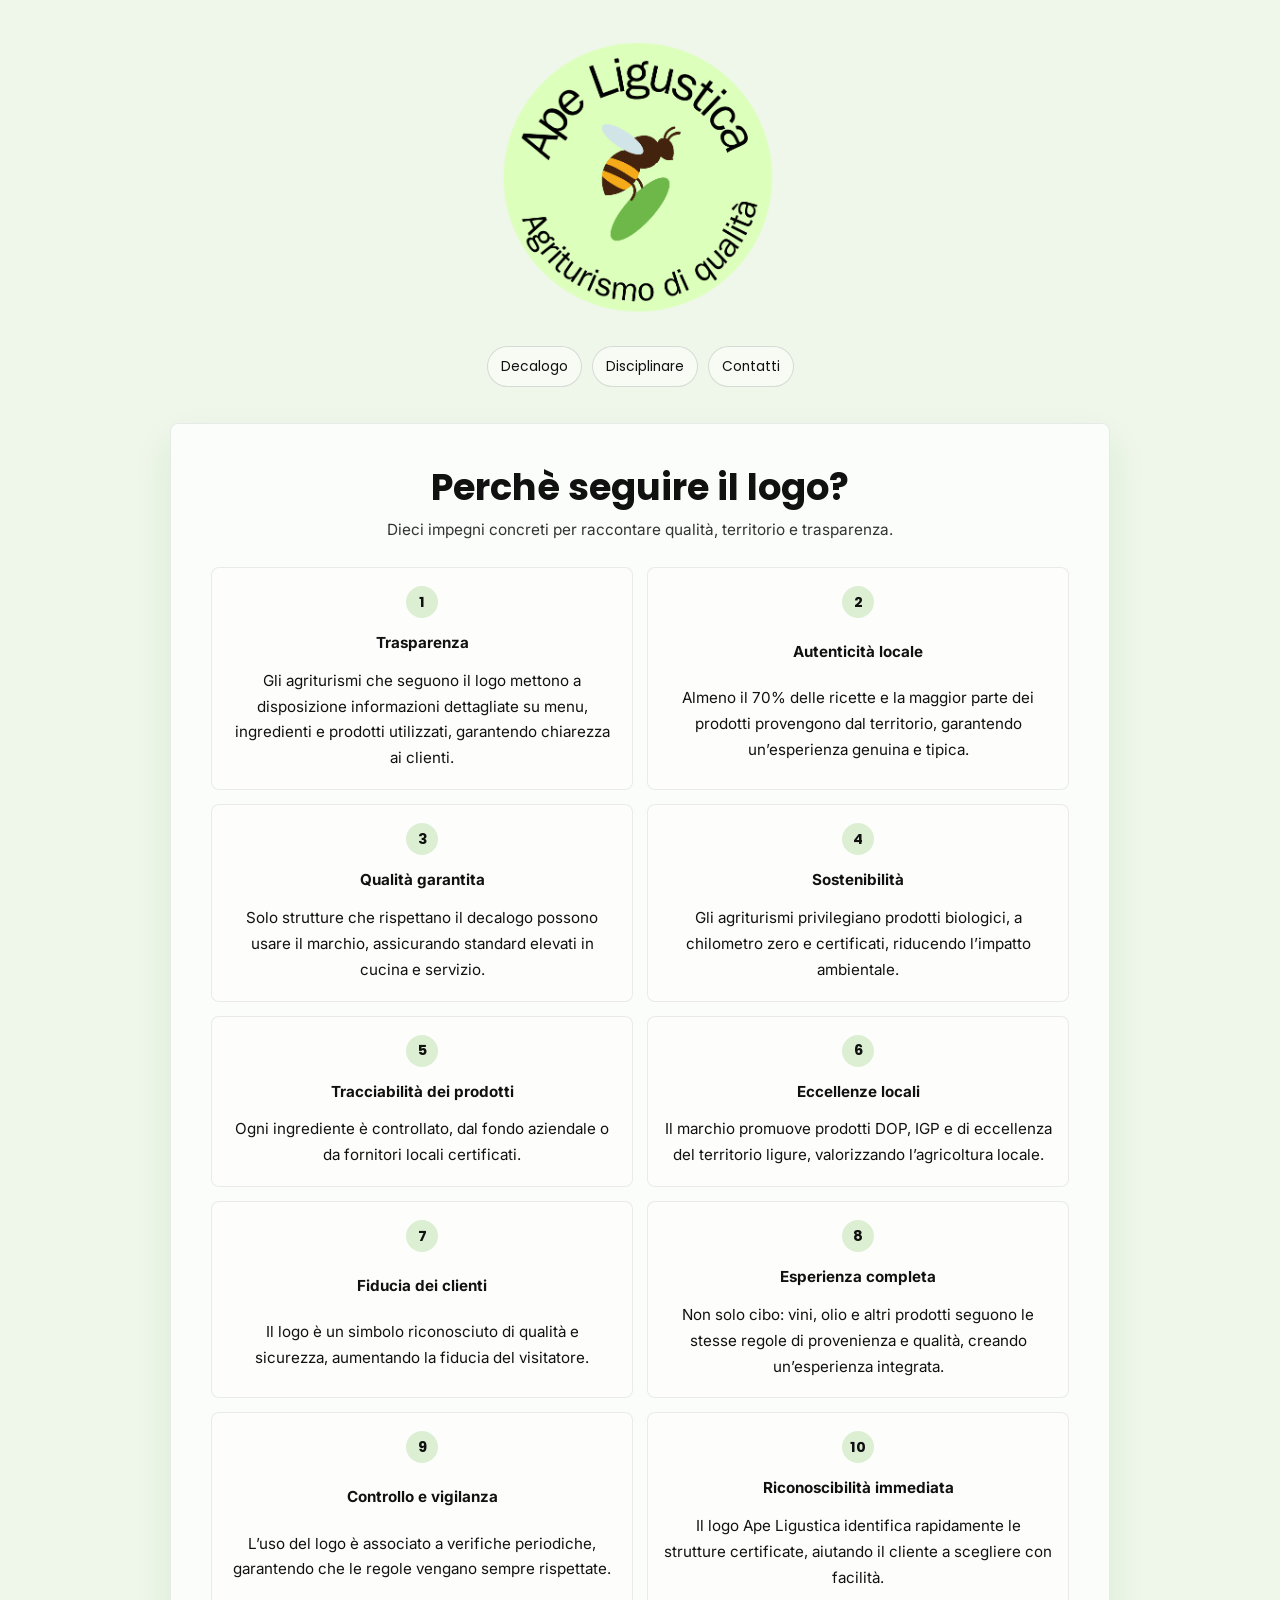
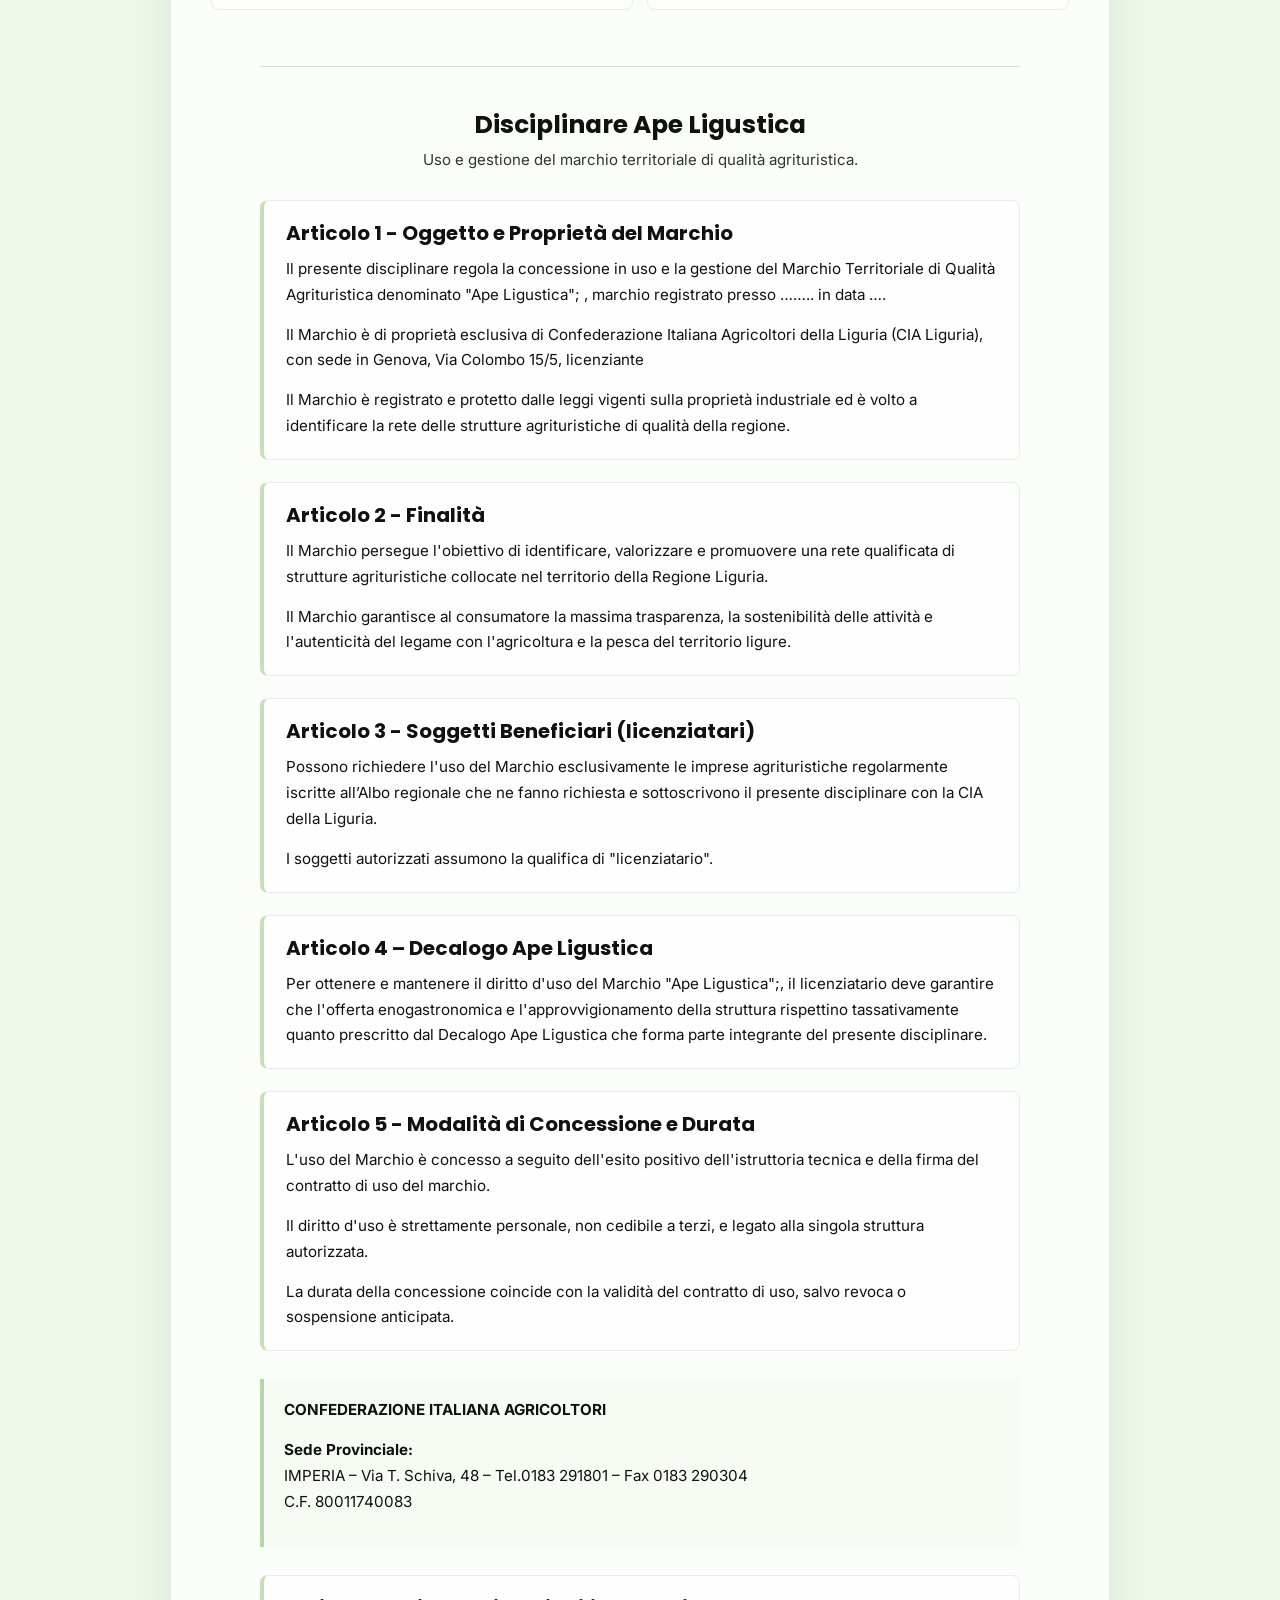
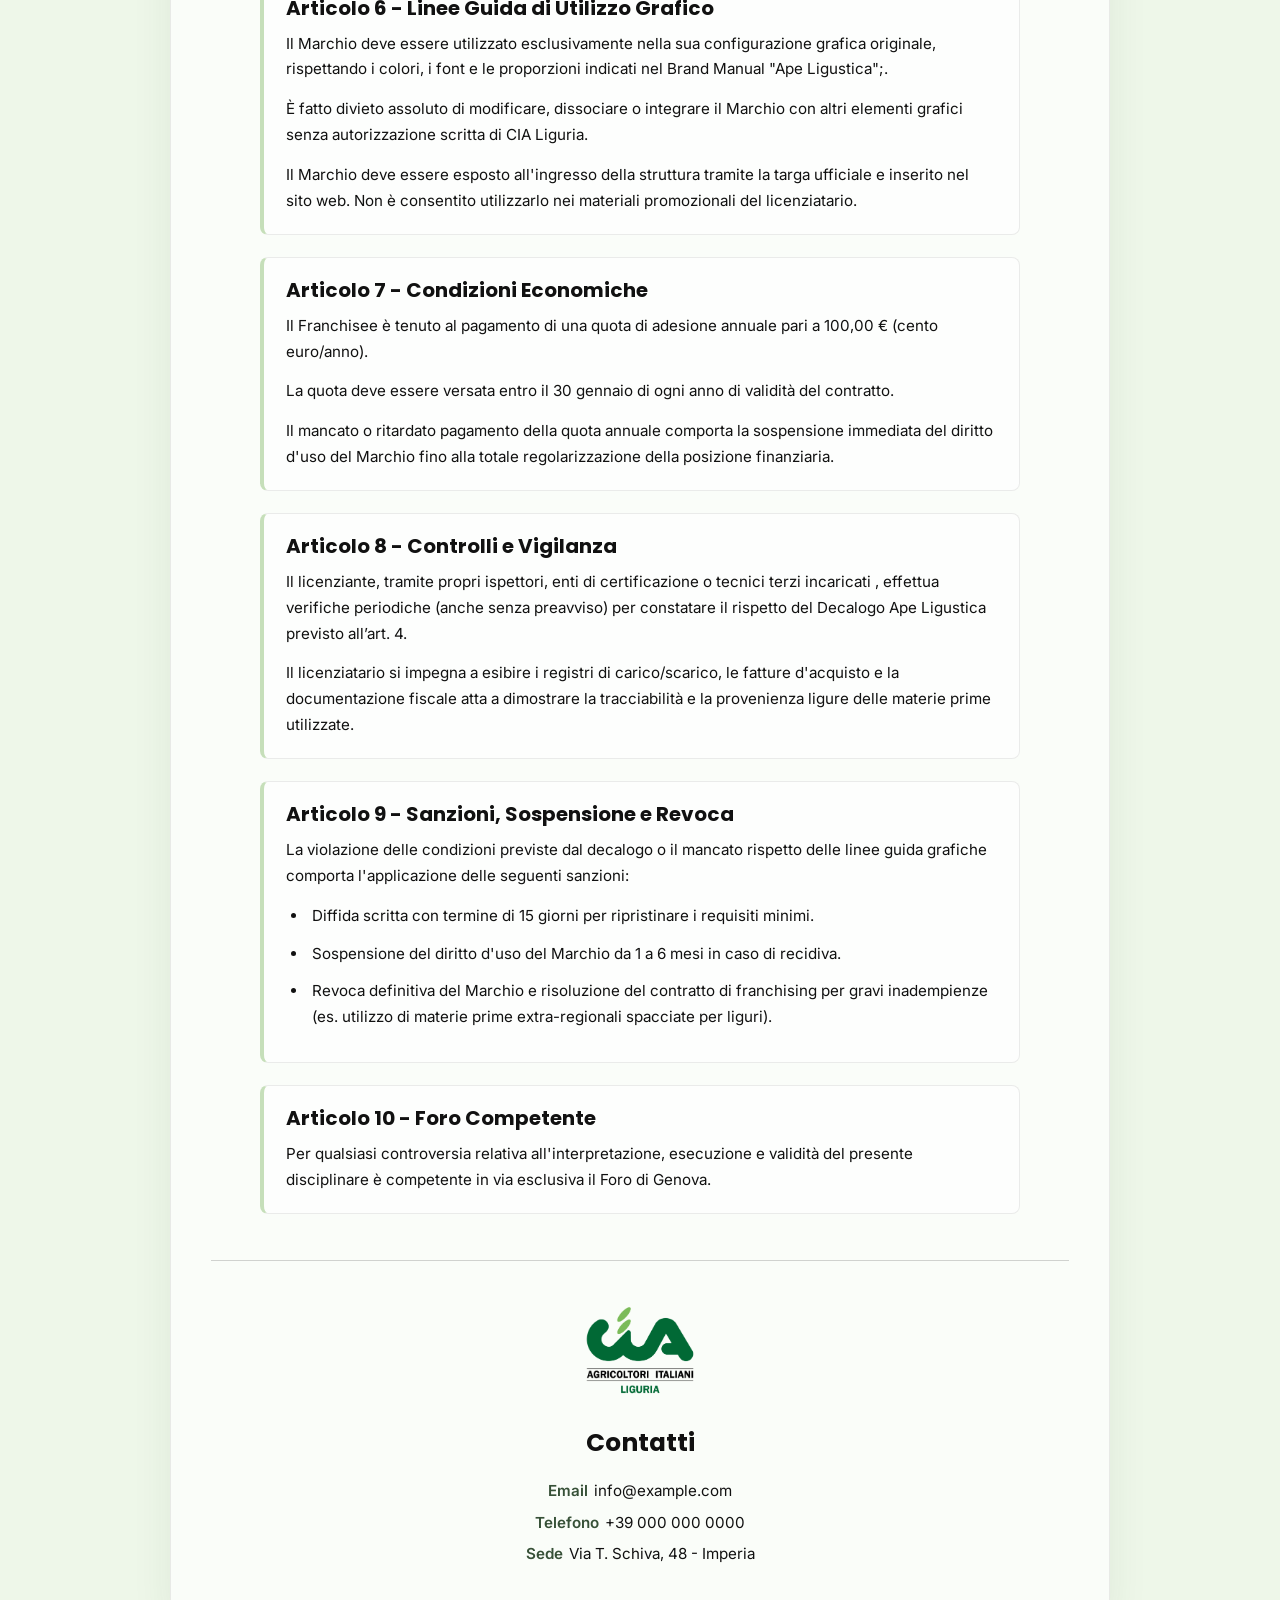
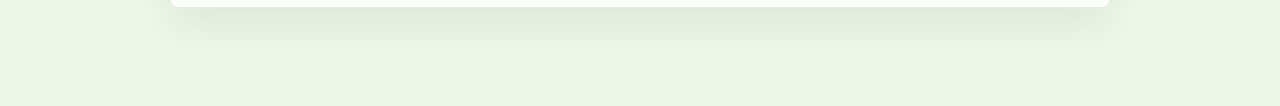
==== commit 1f231fad: "Increase header logo size" ====
--- a/index.html
+++ b/index.html
@@ -43,7 +43,7 @@
 
     .logo {
       display: block;
-      width: min(54vw, 220px);
+      width: min(60vw, 280px);
       height: auto;
       animation: logoFloat 4.5s ease-in-out infinite;
     }
@@ -307,7 +307,7 @@
       }
 
       .logo {
-        width: min(66vw, 180px);
+        width: min(72vw, 220px);
       }
 
       .content-panel {
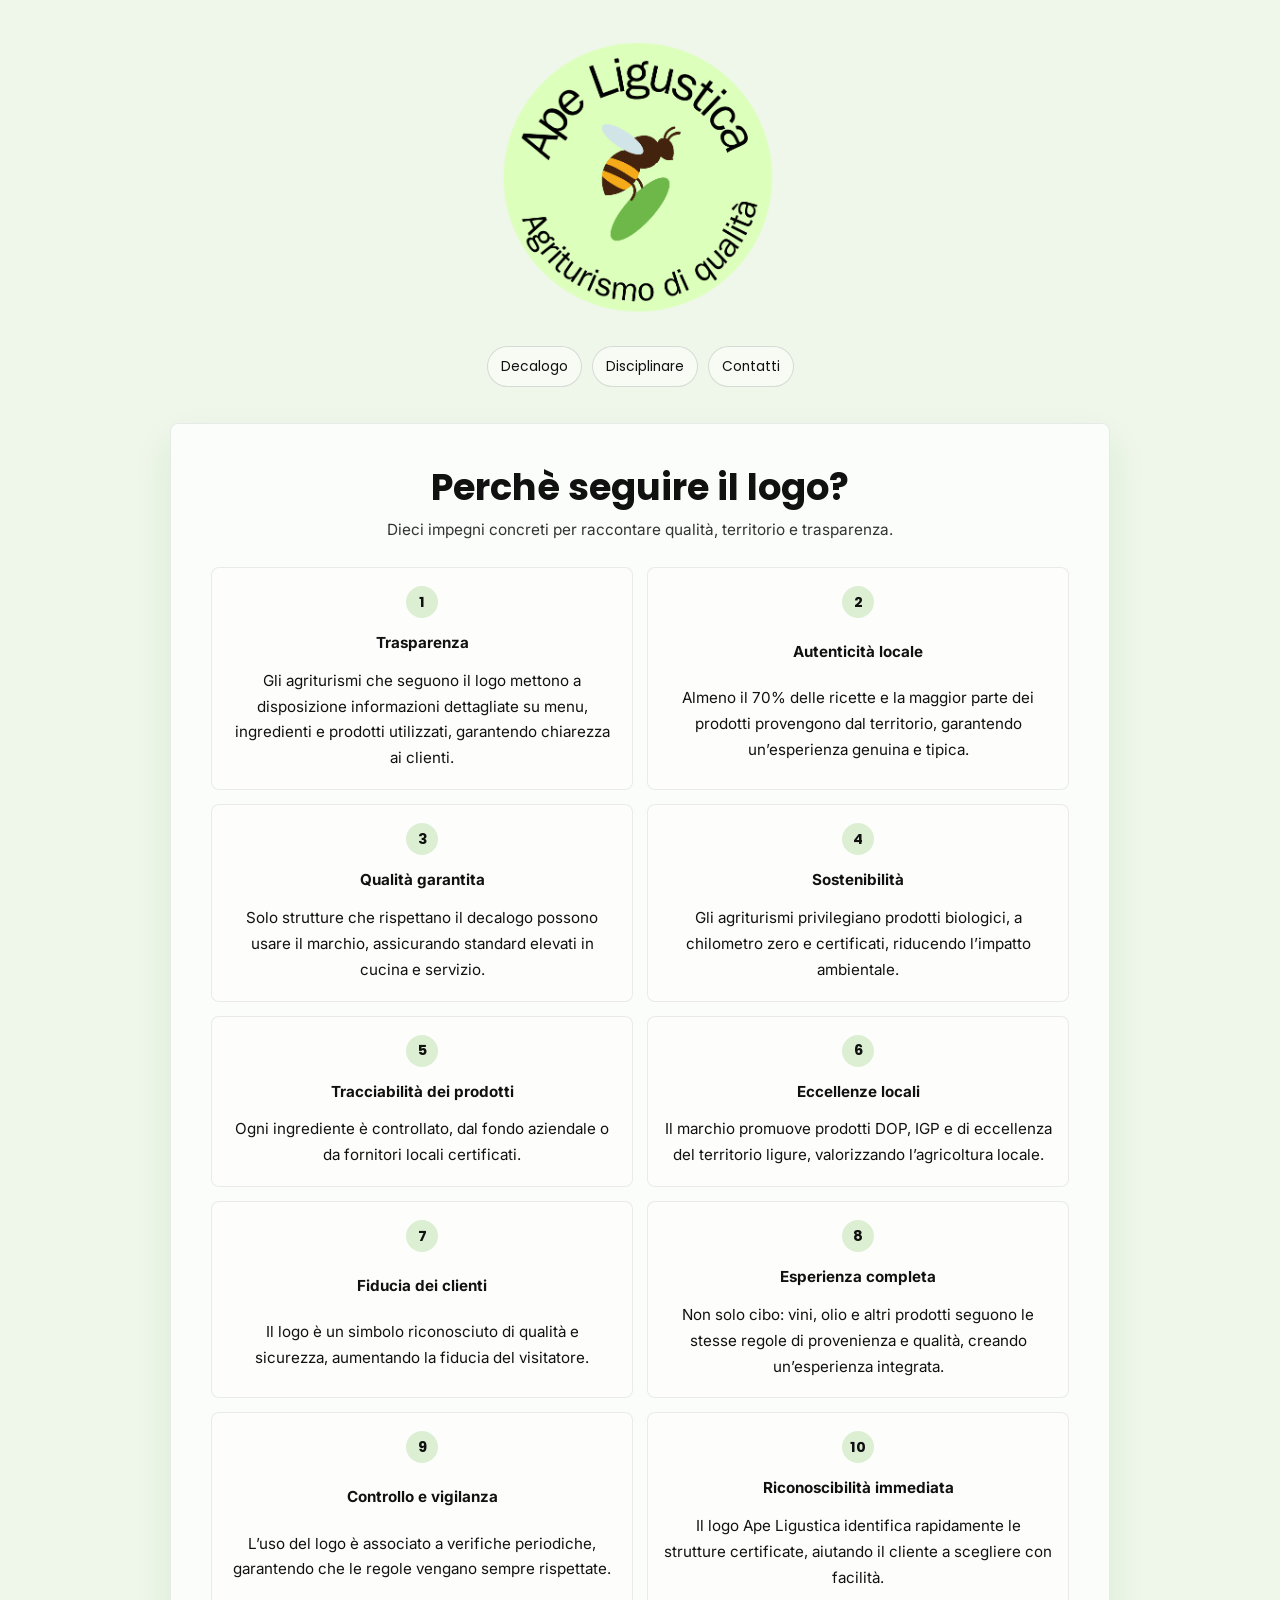
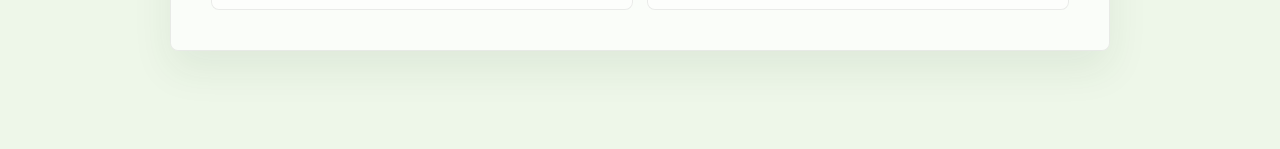
==== commit fde1ad50: "Split content into separate pages" ====
--- a/index.html
+++ b/index.html
@@ -340,9 +340,9 @@
     <header class="site-header">
       <img src="ape-ligustica-logo.png" alt="Logo Ape Ligustica" class="logo">
       <nav class="quick-nav" aria-label="Navigazione principale">
-        <a href="#why-logo">Decalogo</a>
-        <a href="#disciplinare">Disciplinare</a>
-        <a href="#contatti">Contatti</a>
+        <a href="index.html#why-logo">Decalogo</a>
+        <a href="disciplinare.html">Disciplinare</a>
+        <a href="contatti.html">Contatti</a>
       </nav>
     </header>
 
@@ -363,100 +363,6 @@
           <li><strong>Riconoscibilità immediata</strong> Il logo Ape Ligustica identifica rapidamente le strutture certificate, aiutando il cliente a scegliere con facilità.</li>
         </ol>
 
-        <section aria-labelledby="disciplinare" class="disciplinary-content">
-          <h2 id="disciplinare" class="document-title">Disciplinare Ape Ligustica</h2>
-          <p class="document-subtitle">Uso e gestione del marchio territoriale di qualità agrituristica.</p>
-
-          <article class="article-block">
-            <h3>Articolo 1 - Oggetto e Proprietà del Marchio</h3>
-            <p>Il presente disciplinare regola la concessione in uso e la gestione del Marchio Territoriale di Qualità Agrituristica denominato "Ape Ligustica"; , marchio registrato presso …….. in data ….</p>
-            <p>Il Marchio è di proprietà esclusiva di Confederazione Italiana Agricoltori della Liguria (CIA Liguria), con sede in Genova, Via Colombo 15/5, licenziante</p>
-            <p>Il Marchio è registrato e protetto dalle leggi vigenti sulla proprietà industriale ed è volto a identificare la rete delle strutture agrituristiche di qualità della regione.</p>
-          </article>
-
-          <article class="article-block">
-            <h3>Articolo 2 - Finalità</h3>
-            <p>Il Marchio persegue l'obiettivo di identificare, valorizzare e promuovere una rete qualificata di strutture agrituristiche collocate nel territorio della Regione Liguria.</p>
-            <p>Il Marchio garantisce al consumatore la massima trasparenza, la sostenibilità delle attività e l'autenticità del legame con l'agricoltura e la pesca del territorio ligure.</p>
-          </article>
-
-          <article class="article-block">
-            <h3>Articolo 3 - Soggetti Beneficiari (licenziatari)</h3>
-            <p>Possono richiedere l'uso del Marchio esclusivamente le imprese agrituristiche regolarmente iscritte all’Albo regionale che ne fanno richiesta e sottoscrivono il presente disciplinare con la CIA della Liguria.</p>
-            <p>I soggetti autorizzati assumono la qualifica di "licenziatario".</p>
-          </article>
-
-          <article class="article-block">
-            <h3>Articolo 4 – Decalogo Ape Ligustica</h3>
-            <p>Per ottenere e mantenere il diritto d'uso del Marchio "Ape Ligustica";, il licenziatario deve garantire che l'offerta enogastronomica e l'approvvigionamento della struttura rispettino tassativamente quanto prescritto dal Decalogo Ape Ligustica che forma parte integrante del presente disciplinare.</p>
-          </article>
-
-          <article class="article-block">
-            <h3>Articolo 5 - Modalità di Concessione e Durata</h3>
-            <p>L'uso del Marchio è concesso a seguito dell'esito positivo dell'istruttoria tecnica e della firma del contratto di uso del marchio.</p>
-            <p>Il diritto d'uso è strettamente personale, non cedibile a terzi, e legato alla singola struttura autorizzata.</p>
-            <p>La durata della concessione coincide con la validità del contratto di uso, salvo revoca o sospensione anticipata.</p>
-          </article>
-
-          <div class="office">
-            <p><strong>CONFEDERAZIONE ITALIANA AGRICOLTORI</strong></p>
-            <p><strong>Sede Provinciale:</strong><br>IMPERIA – Via T. Schiva, 48 – Tel.0183 291801 – Fax 0183 290304<br>C.F. 80011740083</p>
-          </div>
-
-          <article class="article-block">
-            <h3>Articolo 6 - Linee Guida di Utilizzo Grafico</h3>
-            <p>Il Marchio deve essere utilizzato esclusivamente nella sua configurazione grafica originale, rispettando i colori, i font e le proporzioni indicati nel Brand Manual "Ape Ligustica";.</p>
-            <p>È fatto divieto assoluto di modificare, dissociare o integrare il Marchio con altri elementi grafici senza autorizzazione scritta di CIA Liguria.</p>
-            <p>Il Marchio deve essere esposto all'ingresso della struttura tramite la targa ufficiale e inserito nel sito web. Non è consentito utilizzarlo nei materiali promozionali del licenziatario.</p>
-          </article>
-
-          <article class="article-block">
-            <h3>Articolo 7 - Condizioni Economiche</h3>
-            <p>Il Franchisee è tenuto al pagamento di una quota di adesione annuale pari a 100,00 € (cento euro/anno).</p>
-            <p>La quota deve essere versata entro il 30 gennaio di ogni anno di validità del contratto.</p>
-            <p>Il mancato o ritardato pagamento della quota annuale comporta la sospensione immediata del diritto d'uso del Marchio fino alla totale regolarizzazione della posizione finanziaria.</p>
-          </article>
-
-          <article class="article-block">
-            <h3>Articolo 8 - Controlli e Vigilanza</h3>
-            <p>Il licenziante, tramite propri ispettori, enti di certificazione o tecnici terzi incaricati , effettua verifiche periodiche (anche senza preavviso) per constatare il rispetto del Decalogo Ape Ligustica previsto all’art. 4.</p>
-            <p>Il licenziatario si impegna a esibire i registri di carico/scarico, le fatture d'acquisto e la documentazione fiscale atta a dimostrare la tracciabilità e la provenienza ligure delle materie prime utilizzate.</p>
-          </article>
-
-          <article class="article-block">
-            <h3>Articolo 9 - Sanzioni, Sospensione e Revoca</h3>
-            <p>La violazione delle condizioni previste dal decalogo o il mancato rispetto delle linee guida grafiche comporta l'applicazione delle seguenti sanzioni:</p>
-            <ul class="sanctions">
-              <li>Diffida scritta con termine di 15 giorni per ripristinare i requisiti minimi.</li>
-              <li>Sospensione del diritto d'uso del Marchio da 1 a 6 mesi in caso di recidiva.</li>
-              <li>Revoca definitiva del Marchio e risoluzione del contratto di franchising per gravi inadempienze (es. utilizzo di materie prime extra-regionali spacciate per liguri).</li>
-            </ul>
-          </article>
-
-          <article class="article-block">
-            <h3>Articolo 10 - Foro Competente</h3>
-            <p>Per qualsiasi controversia relativa all'interpretazione, esecuzione e validità del presente disciplinare è competente in via esclusiva il Foro di Genova.</p>
-          </article>
-        </section>
-
-        <footer class="contacts" id="contatti">
-          <img src="cia-liguria-logo.png" alt="Logo CIA Liguria" class="contact-logo">
-          <h2>Contatti</h2>
-          <div class="contact-list">
-            <div class="contact-row">
-              <span class="contact-label">Email</span>
-              <a href="mailto:info@example.com">info@example.com</a>
-            </div>
-            <div class="contact-row">
-              <span class="contact-label">Telefono</span>
-              <a href="tel:+390000000000">+39 000 000 0000</a>
-            </div>
-            <div class="contact-row">
-              <span class="contact-label">Sede</span>
-              <span>Via T. Schiva, 48 - Imperia</span>
-            </div>
-          </div>
-        </footer>
       </section>
     </main>
   </div>
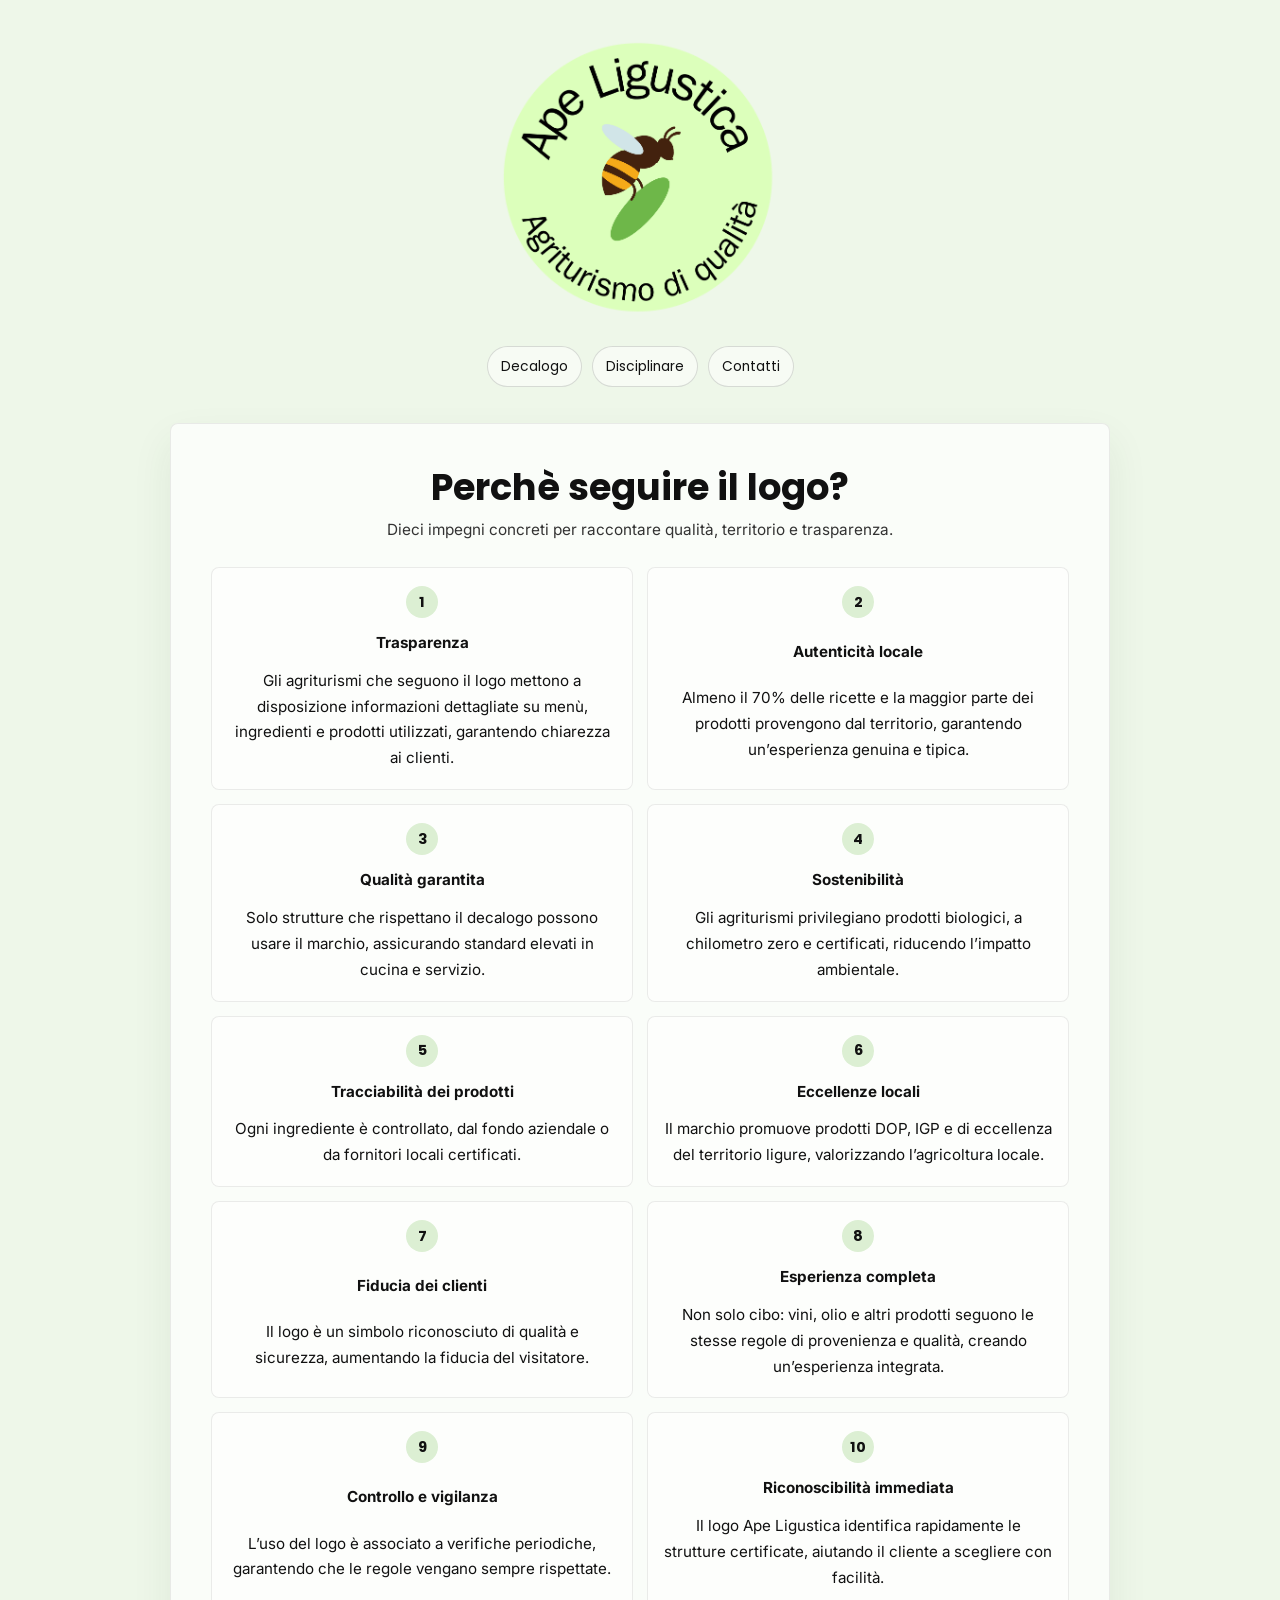
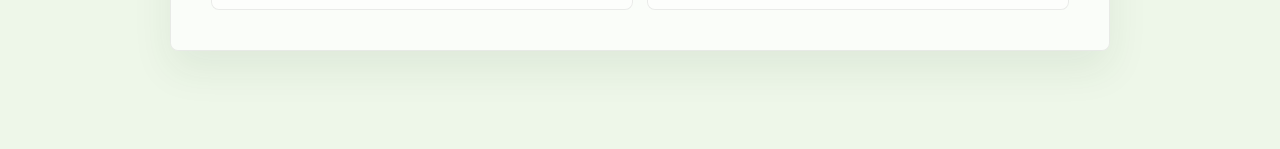
==== commit aae8e077: "Update index.html" ====
--- a/index.html
+++ b/index.html
@@ -351,7 +351,7 @@
         <h1 id="why-logo">Perchè seguire il logo?</h1>
         <p class="section-intro">Dieci impegni concreti per raccontare qualità, territorio e trasparenza.</p>
         <ol class="decalogue">
-          <li><strong>Trasparenza</strong> Gli agriturismi che seguono il logo mettono a disposizione informazioni dettagliate su menu, ingredienti e prodotti utilizzati, garantendo chiarezza ai clienti.</li>
+          <li><strong>Trasparenza</strong> Gli agriturismi che seguono il logo mettono a disposizione informazioni dettagliate su menù, ingredienti e prodotti utilizzati, garantendo chiarezza ai clienti.</li>
           <li><strong>Autenticità locale</strong> Almeno il 70% delle ricette e la maggior parte dei prodotti provengono dal territorio, garantendo un’esperienza genuina e tipica.</li>
           <li><strong>Qualità garantita</strong> Solo strutture che rispettano il decalogo possono usare il marchio, assicurando standard elevati in cucina e servizio.</li>
           <li><strong>Sostenibilità</strong> Gli agriturismi privilegiano prodotti biologici, a chilometro zero e certificati, riducendo l’impatto ambientale.</li>
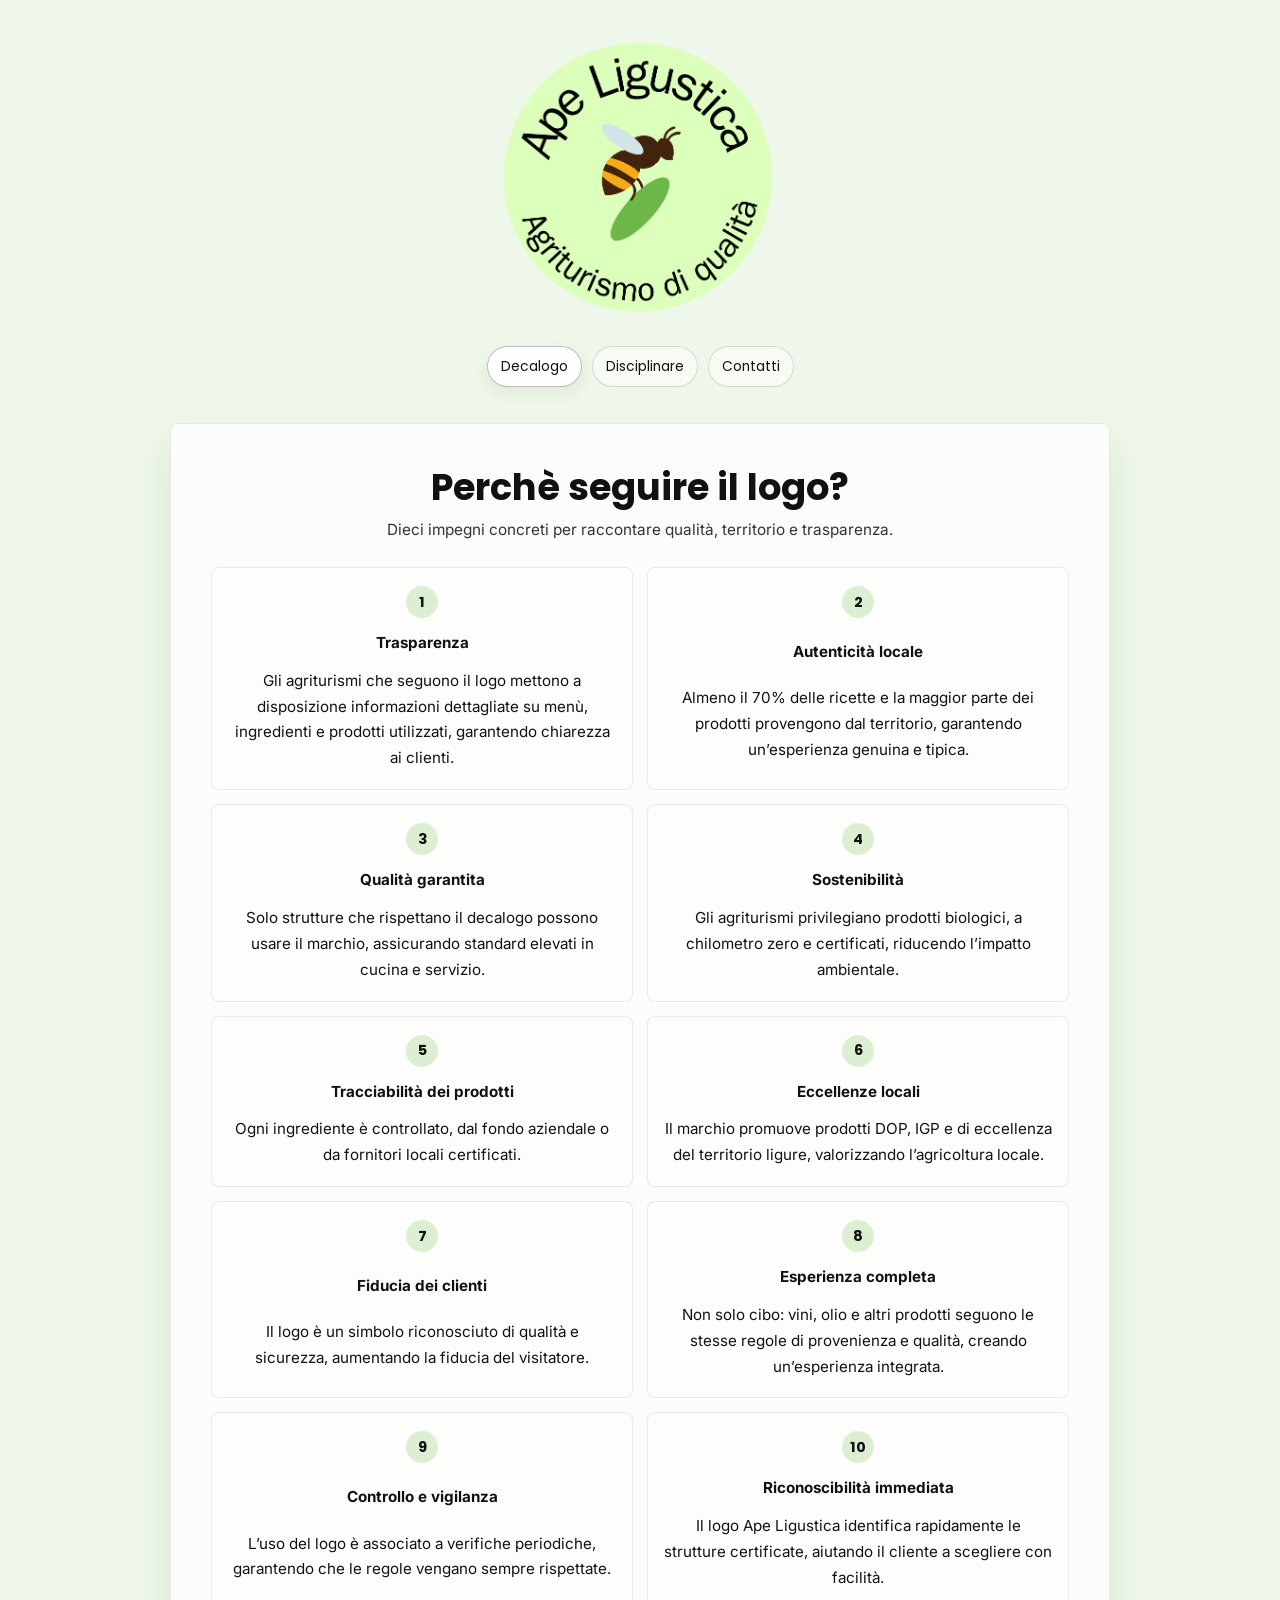
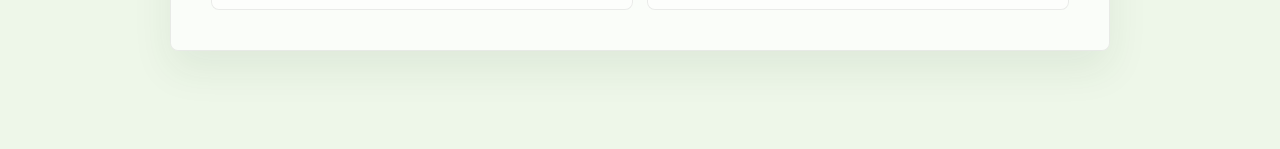
==== commit 9c0221a7: "Add shared styles and page navigation helpers" ====
--- a/index.html
+++ b/index.html
@@ -9,338 +9,14 @@
   <link rel="preconnect" href="https://fonts.googleapis.com">
   <link rel="preconnect" href="https://fonts.gstatic.com" crossorigin>
   <link href="https://fonts.googleapis.com/css2?family=Inter:wght@400;500;600&family=Poppins:wght@600;700&display=swap" rel="stylesheet">
-  <style>
-    * {
-      box-sizing: border-box;
-    }
-
-    html {
-      scroll-behavior: smooth;
-    }
-
-    body {
-      margin: 0;
-      background: #eef7e9;
-      color: #111;
-      font-family: "Inter", Arial, sans-serif;
-      font-size: 0.95rem;
-      line-height: 1.7;
-    }
-
-    .page {
-      width: min(100%, 980px);
-      margin: 0 auto;
-      padding: 32px 20px 56px;
-    }
-
-    .site-header {
-      display: flex;
-      flex-direction: column;
-      align-items: center;
-      justify-content: center;
-      padding: 8px 0 36px;
-    }
-
-    .logo {
-      display: block;
-      width: min(60vw, 280px);
-      height: auto;
-      animation: logoFloat 4.5s ease-in-out infinite;
-    }
-
-    main {
-      animation: fadeInUp 850ms ease-out both;
-    }
-
-    .quick-nav {
-      display: flex;
-      flex-wrap: wrap;
-      justify-content: center;
-      gap: 10px;
-      margin-top: 26px;
-      font-family: "Poppins", Arial, sans-serif;
-      font-size: 0.86rem;
-    }
-
-    .quick-nav a {
-      padding: 8px 13px;
-      border: 1px solid rgba(17, 17, 17, 0.14);
-      border-radius: 999px;
-      background: rgba(255, 255, 255, 0.52);
-      color: #111;
-      text-decoration: none;
-    }
-
-    .quick-nav a:hover,
-    .quick-nav a:focus {
-      background: rgba(255, 255, 255, 0.82);
-    }
-
-    section {
-      margin: 0 0 42px;
-    }
-
-    h1,
-    h2,
-    h3 {
-      margin: 0;
-      color: #111;
-      font-family: "Poppins", Arial, sans-serif;
-      line-height: 1.25;
-    }
-
-    h1 {
-      margin-bottom: 8px;
-      font-size: clamp(1.55rem, 4vw, 2.3rem);
-      text-align: center;
-    }
-
-    .section-intro {
-      max-width: 620px;
-      margin: 0 auto 24px;
-      color: #333;
-      text-align: center;
-      font-size: 0.96rem;
-      line-height: 1.6;
-    }
-
-    h2 {
-      margin: 36px 0 14px;
-      font-size: clamp(1.2rem, 3vw, 1.55rem);
-    }
-
-    h3 {
-      margin: 24px 0 10px;
-      font-size: clamp(1.05rem, 2.6vw, 1.25rem);
-    }
-
-    p {
-      margin: 0 0 14px;
-    }
-
-    ol,
-    ul {
-      margin: 0;
-      padding-left: 1.4rem;
-    }
-
-    li {
-      margin: 0 0 12px;
-      padding-left: 0.2rem;
-    }
-
-    .content-panel {
-      background: rgba(255, 255, 255, 0.72);
-      border: 1px solid rgba(20, 20, 20, 0.08);
-      border-radius: 8px;
-      padding: clamp(22px, 4vw, 40px);
-      box-shadow: 0 18px 40px rgba(44, 74, 39, 0.08);
-    }
-
-    .decalogue {
-      counter-reset: decalogue;
-      display: grid;
-      grid-template-columns: repeat(2, minmax(0, 1fr));
-      gap: 14px;
-      list-style: none;
-      padding: 0;
-    }
-
-    .decalogue li {
-      display: grid;
-      justify-items: center;
-      gap: 12px;
-      min-height: 100%;
-      margin: 0;
-      padding: 18px 16px;
-      background: rgba(255, 255, 255, 0.5);
-      border: 1px solid rgba(17, 17, 17, 0.08);
-      border-radius: 8px;
-      text-align: center;
-    }
-
-    .decalogue li::before {
-      width: 2rem;
-      height: 2rem;
-      border-radius: 50%;
-      background: #dcefd3;
-      color: #111;
-      content: counter(decalogue);
-      counter-increment: decalogue;
-      display: grid;
-      place-items: center;
-      font-family: "Poppins", Arial, sans-serif;
-      font-size: 0.9rem;
-      font-weight: 700;
-    }
-
-    .document-title {
-      margin-top: 56px;
-      margin-bottom: 8px;
-      padding-top: 42px;
-      border-top: 1px solid rgba(17, 17, 17, 0.14);
-      text-align: center;
-    }
-
-    .document-subtitle {
-      max-width: 620px;
-      margin: 0 auto 28px;
-      color: #333;
-      text-align: center;
-      font-size: 0.94rem;
-      line-height: 1.6;
-    }
-
-    .disciplinary-content {
-      max-width: 760px;
-      margin: 0 auto;
-    }
-
-    .article-block {
-      margin: 22px 0;
-      padding: 20px 22px;
-      background: rgba(255, 255, 255, 0.58);
-      border: 1px solid rgba(17, 17, 17, 0.08);
-      border-left: 4px solid #c6dfba;
-      border-radius: 8px;
-    }
-
-    .article-block h3 {
-      margin-top: 0;
-    }
-
-    .article-block p:last-child,
-    .article-block ul:last-child {
-      margin-bottom: 0;
-    }
-
-    .office {
-      margin: 28px 0;
-      padding: 18px 20px;
-      background: #f7fbf4;
-      border-left: 4px solid #b8d7a9;
-    }
-
-    .sanctions {
-      margin-top: 8px;
-    }
-
-    .contacts {
-      display: grid;
-      justify-items: center;
-      gap: 10px;
-      margin-top: 46px;
-      padding-top: 24px;
-      border-top: 1px solid rgba(17, 17, 17, 0.18);
-      text-align: center;
-    }
-
-    .contacts h2 {
-      margin: 0 0 6px;
-    }
-
-    .contacts a {
-      color: #111;
-      text-decoration: none;
-    }
-
-    .contacts a:hover,
-    .contacts a:focus {
-      text-decoration: underline;
-    }
-
-    .contact-logo {
-      display: block;
-      width: min(38vw, 120px);
-      height: auto;
-      margin-bottom: 12px;
-    }
-
-    .contact-list {
-      display: grid;
-      gap: 6px;
-      margin-top: 4px;
-    }
-
-    .contact-row {
-      display: flex;
-      flex-wrap: wrap;
-      justify-content: center;
-      gap: 6px;
-    }
-
-    .contact-label {
-      color: #365037;
-      font-weight: 600;
-    }
-
-    @keyframes fadeInUp {
-      from {
-        opacity: 0;
-        transform: translateY(18px);
-      }
-
-      to {
-        opacity: 1;
-        transform: translateY(0);
-      }
-    }
-
-    @keyframes logoFloat {
-      0%,
-      100% {
-        transform: translateY(0);
-      }
-
-      50% {
-        transform: translateY(-5px);
-      }
-    }
-
-    @media (max-width: 640px) {
-      .page {
-        padding: 24px 14px 44px;
-      }
-
-      .site-header {
-        padding-bottom: 28px;
-      }
-
-      .logo {
-        width: min(72vw, 220px);
-      }
-
-      .content-panel {
-        padding: 20px 16px;
-      }
-
-      .decalogue {
-        grid-template-columns: 1fr;
-      }
-
-      .article-block {
-        padding: 18px 16px;
-      }
-    }
-
-    @media (prefers-reduced-motion: reduce) {
-      html {
-        scroll-behavior: auto;
-      }
-
-      main,
-      .logo {
-        animation: none;
-      }
-    }
-  </style>
+  <link rel="stylesheet" href="style.css">
 </head>
 <body>
   <div class="page">
-    <header class="site-header">
+    <header class="site-header" id="top">
       <img src="ape-ligustica-logo.png" alt="Logo Ape Ligustica" class="logo">
       <nav class="quick-nav" aria-label="Navigazione principale">
-        <a href="index.html#why-logo">Decalogo</a>
+        <a href="index.html#why-logo" class="active">Decalogo</a>
         <a href="disciplinare.html">Disciplinare</a>
         <a href="contatti.html">Contatti</a>
       </nav>
--- a/style.css
+++ b/style.css
@@ -0,0 +1,379 @@
+* {
+      box-sizing: border-box;
+    }
+
+    html {
+      scroll-behavior: smooth;
+    }
+
+    body {
+      margin: 0;
+      background: #eef7e9;
+      color: #111;
+      font-family: "Inter", Arial, sans-serif;
+      font-size: 0.95rem;
+      line-height: 1.7;
+    }
+
+    .page {
+      width: min(100%, 980px);
+      margin: 0 auto;
+      padding: 32px 20px 56px;
+    }
+
+    .site-header {
+      display: flex;
+      flex-direction: column;
+      align-items: center;
+      justify-content: center;
+      padding: 8px 0 36px;
+    }
+
+    .logo {
+      display: block;
+      width: min(60vw, 280px);
+      height: auto;
+      animation: logoFloat 4.5s ease-in-out infinite;
+    }
+
+    main {
+      animation: fadeInUp 850ms ease-out both;
+    }
+
+    .quick-nav {
+      display: flex;
+      flex-wrap: wrap;
+      justify-content: center;
+      gap: 10px;
+      margin-top: 26px;
+      font-family: "Poppins", Arial, sans-serif;
+      font-size: 0.86rem;
+    }
+
+    .quick-nav a {
+      padding: 8px 13px;
+      border: 1px solid rgba(17, 17, 17, 0.14);
+      border-radius: 999px;
+      background: rgba(255, 255, 255, 0.52);
+      color: #111;
+      text-decoration: none;
+    }
+
+    .quick-nav a:hover,
+    .quick-nav a:focus {
+      background: rgba(255, 255, 255, 0.82);
+    }
+
+    section {
+      margin: 0 0 42px;
+    }
+
+    h1,
+    h2,
+    h3 {
+      margin: 0;
+      color: #111;
+      font-family: "Poppins", Arial, sans-serif;
+      line-height: 1.25;
+    }
+
+    h1 {
+      margin-bottom: 8px;
+      font-size: clamp(1.55rem, 4vw, 2.3rem);
+      text-align: center;
+    }
+
+    .section-intro {
+      max-width: 620px;
+      margin: 0 auto 24px;
+      color: #333;
+      text-align: center;
+      font-size: 0.96rem;
+      line-height: 1.6;
+    }
+
+    h2 {
+      margin: 36px 0 14px;
+      font-size: clamp(1.2rem, 3vw, 1.55rem);
+    }
+
+    h3 {
+      margin: 24px 0 10px;
+      font-size: clamp(1.05rem, 2.6vw, 1.25rem);
+    }
+
+    p {
+      margin: 0 0 14px;
+    }
+
+    ol,
+    ul {
+      margin: 0;
+      padding-left: 1.4rem;
+    }
+
+    li {
+      margin: 0 0 12px;
+      padding-left: 0.2rem;
+    }
+
+    .content-panel {
+      background: rgba(255, 255, 255, 0.72);
+      border: 1px solid rgba(20, 20, 20, 0.08);
+      border-radius: 8px;
+      padding: clamp(22px, 4vw, 40px);
+      box-shadow: 0 18px 40px rgba(44, 74, 39, 0.08);
+    }
+
+    .decalogue {
+      counter-reset: decalogue;
+      display: grid;
+      grid-template-columns: repeat(2, minmax(0, 1fr));
+      gap: 14px;
+      list-style: none;
+      padding: 0;
+    }
+
+    .decalogue li {
+      display: grid;
+      justify-items: center;
+      gap: 12px;
+      min-height: 100%;
+      margin: 0;
+      padding: 18px 16px;
+      background: rgba(255, 255, 255, 0.5);
+      border: 1px solid rgba(17, 17, 17, 0.08);
+      border-radius: 8px;
+      text-align: center;
+    }
+
+    .decalogue li::before {
+      width: 2rem;
+      height: 2rem;
+      border-radius: 50%;
+      background: #dcefd3;
+      color: #111;
+      content: counter(decalogue);
+      counter-increment: decalogue;
+      display: grid;
+      place-items: center;
+      font-family: "Poppins", Arial, sans-serif;
+      font-size: 0.9rem;
+      font-weight: 700;
+    }
+
+    .document-title {
+      margin: 0 0 8px;
+      text-align: center;
+    }
+
+    .document-subtitle {
+      max-width: 620px;
+      margin: 0 auto 28px;
+      color: #333;
+      text-align: center;
+      font-size: 0.94rem;
+      line-height: 1.6;
+    }
+
+    .disciplinary-content {
+      max-width: 760px;
+      margin: 0 auto;
+    }
+
+    .article-block {
+      margin: 22px 0;
+      padding: 20px 22px;
+      background: rgba(255, 255, 255, 0.58);
+      border: 1px solid rgba(17, 17, 17, 0.08);
+      border-left: 4px solid #c6dfba;
+      border-radius: 8px;
+    }
+
+    .article-block h3 {
+      margin-top: 0;
+    }
+
+    .article-block p:last-child,
+    .article-block ul:last-child {
+      margin-bottom: 0;
+    }
+
+    .office {
+      margin: 28px 0;
+      padding: 18px 20px;
+      background: #f7fbf4;
+      border-left: 4px solid #b8d7a9;
+    }
+
+    .sanctions {
+      margin-top: 8px;
+    }
+
+    .contacts {
+      display: grid;
+      justify-items: center;
+      gap: 10px;
+      margin-top: 46px;
+      padding-top: 24px;
+      border-top: 1px solid rgba(17, 17, 17, 0.18);
+      text-align: center;
+    }
+
+    .contacts h2 {
+      margin: 0 0 6px;
+    }
+
+    .contacts a {
+      color: #111;
+      text-decoration: none;
+    }
+
+    .contacts a:hover,
+    .contacts a:focus {
+      text-decoration: underline;
+    }
+
+    .contact-logo {
+      display: block;
+      width: min(38vw, 120px);
+      height: auto;
+      margin-bottom: 12px;
+    }
+
+    .contact-list {
+      display: grid;
+      gap: 6px;
+      margin-top: 4px;
+    }
+
+    .contact-row {
+      display: flex;
+      flex-wrap: wrap;
+      justify-content: center;
+      gap: 6px;
+    }
+
+    .contact-label {
+      color: #365037;
+      font-weight: 600;
+    }
+
+    @keyframes fadeInUp {
+      from {
+        opacity: 0;
+        transform: translateY(18px);
+      }
+
+      to {
+        opacity: 1;
+        transform: translateY(0);
+      }
+    }
+
+    @keyframes logoFloat {
+      0%,
+      100% {
+        transform: translateY(0);
+      }
+
+      50% {
+        transform: translateY(-5px);
+      }
+    }
+
+    @media (max-width: 640px) {
+      .page {
+        padding: 24px 14px 44px;
+      }
+
+      .site-header {
+        padding-bottom: 28px;
+      }
+
+      .logo {
+        width: min(72vw, 220px);
+      }
+
+      .content-panel {
+        padding: 20px 16px;
+      }
+
+      .decalogue {
+        grid-template-columns: 1fr;
+      }
+
+      .article-block {
+        padding: 18px 16px;
+      }
+    }
+
+    @media (prefers-reduced-motion: reduce) {
+      html {
+        scroll-behavior: auto;
+      }
+
+      main,
+      .logo {
+        animation: none;
+      }
+    }
+
+
+.quick-nav a.active {
+  background: rgba(255, 255, 255, 0.9);
+  border-color: rgba(17, 17, 17, 0.28);
+  box-shadow: 0 6px 16px rgba(44, 74, 39, 0.08);
+}
+
+.article-index {
+  display: flex;
+  flex-wrap: wrap;
+  justify-content: center;
+  gap: 8px;
+  margin: 0 auto 28px;
+  padding: 0;
+  list-style: none;
+}
+
+.article-index a {
+  display: inline-flex;
+  align-items: center;
+  justify-content: center;
+  min-width: 3.2rem;
+  padding: 7px 10px;
+  border: 1px solid rgba(17, 17, 17, 0.14);
+  border-radius: 999px;
+  background: rgba(255, 255, 255, 0.54);
+  color: #111;
+  font-family: "Poppins", Arial, sans-serif;
+  font-size: 0.82rem;
+  text-decoration: none;
+}
+
+.article-index a:hover,
+.article-index a:focus {
+  background: rgba(255, 255, 255, 0.86);
+}
+
+.back-top {
+  display: flex;
+  justify-content: center;
+  margin-top: 30px;
+}
+
+.back-top a {
+  padding: 8px 13px;
+  border: 1px solid rgba(17, 17, 17, 0.14);
+  border-radius: 999px;
+  background: rgba(255, 255, 255, 0.54);
+  color: #111;
+  font-family: "Poppins", Arial, sans-serif;
+  font-size: 0.84rem;
+  text-decoration: none;
+}
+
+.back-top a:hover,
+.back-top a:focus {
+  background: rgba(255, 255, 255, 0.86);
+}
